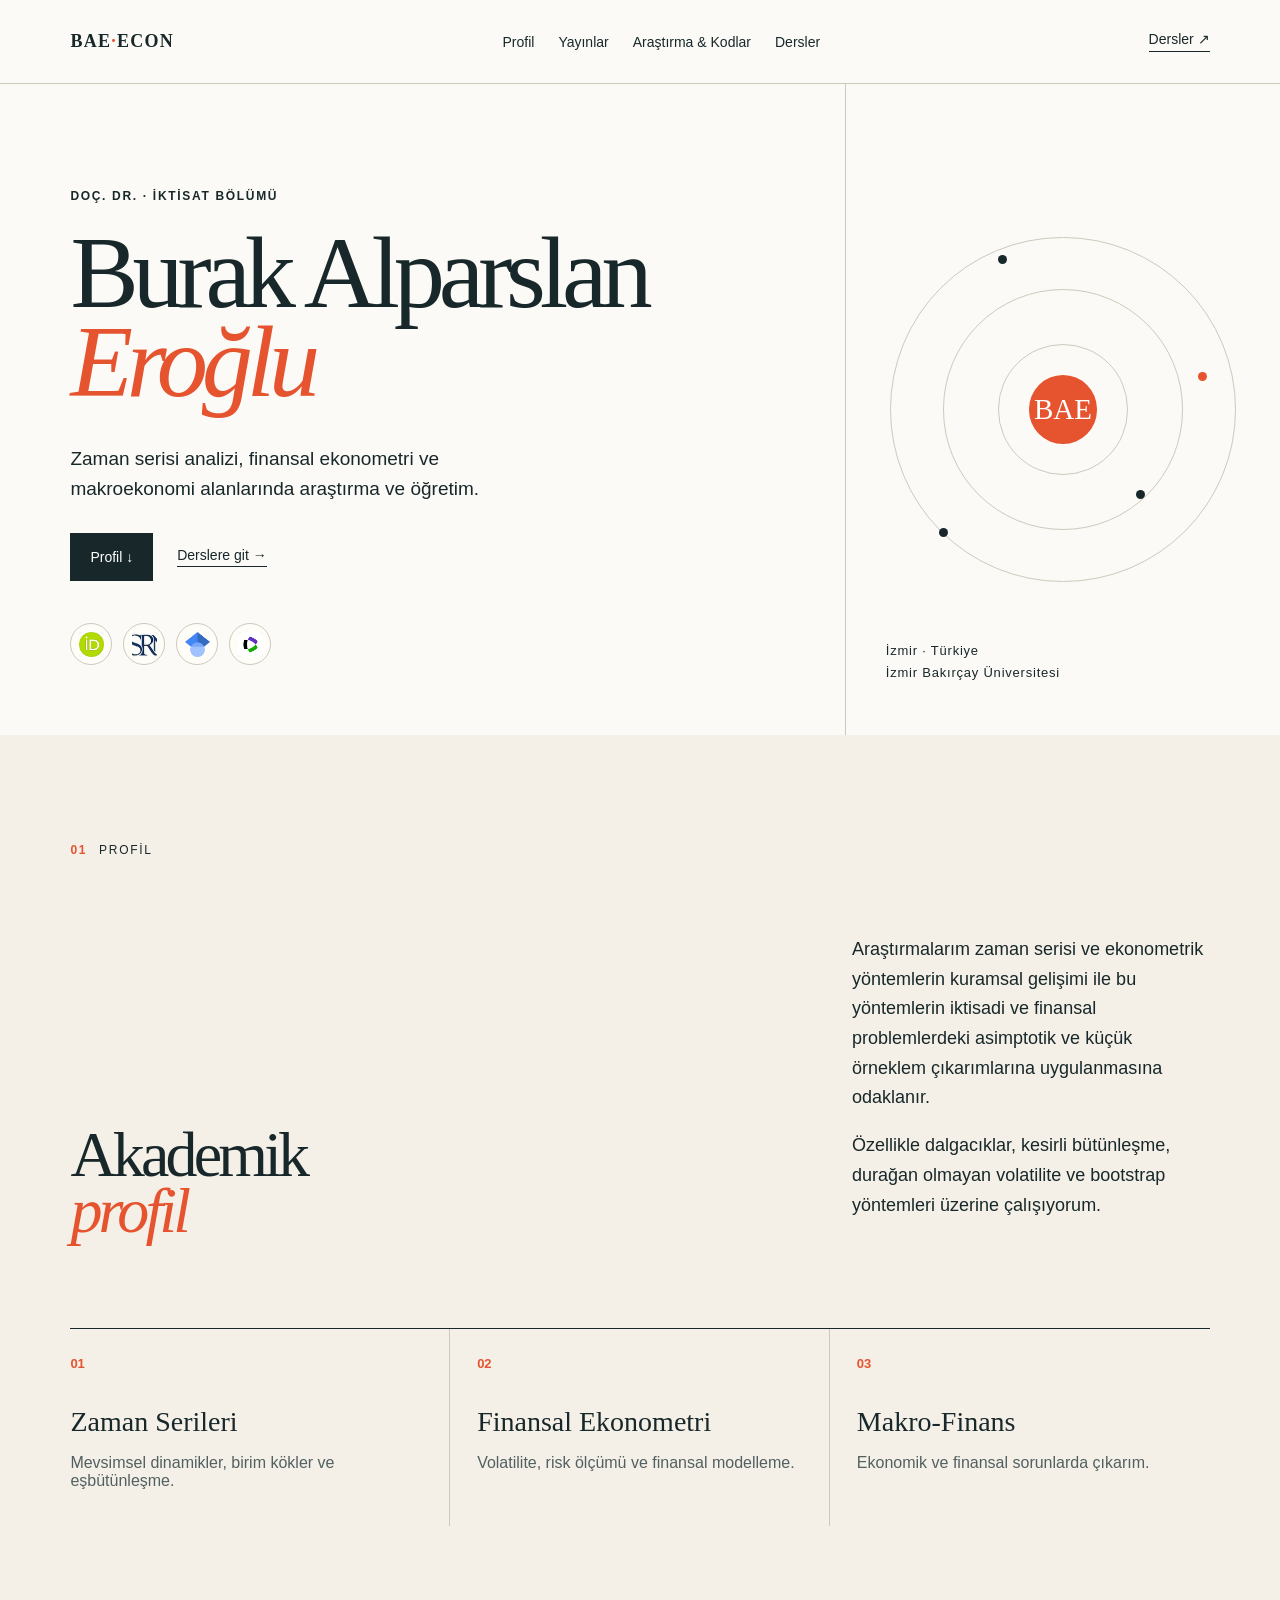
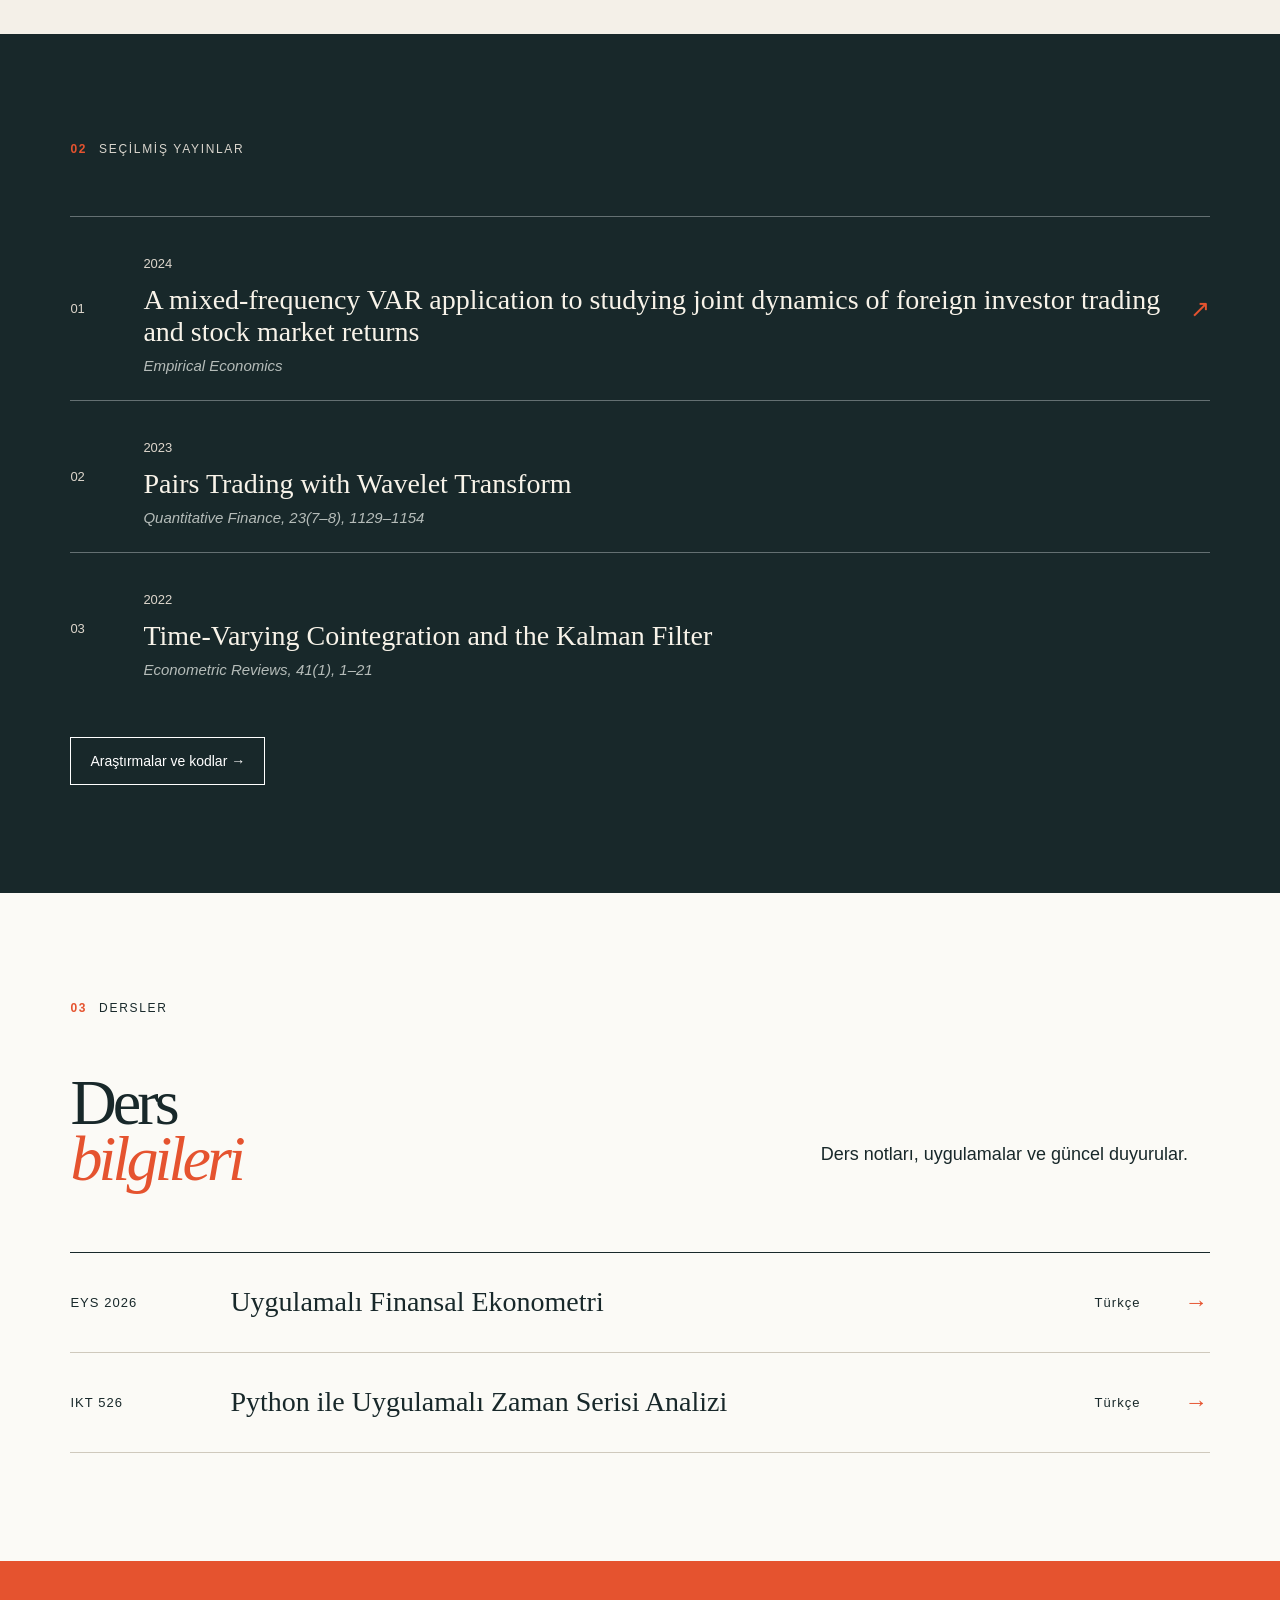
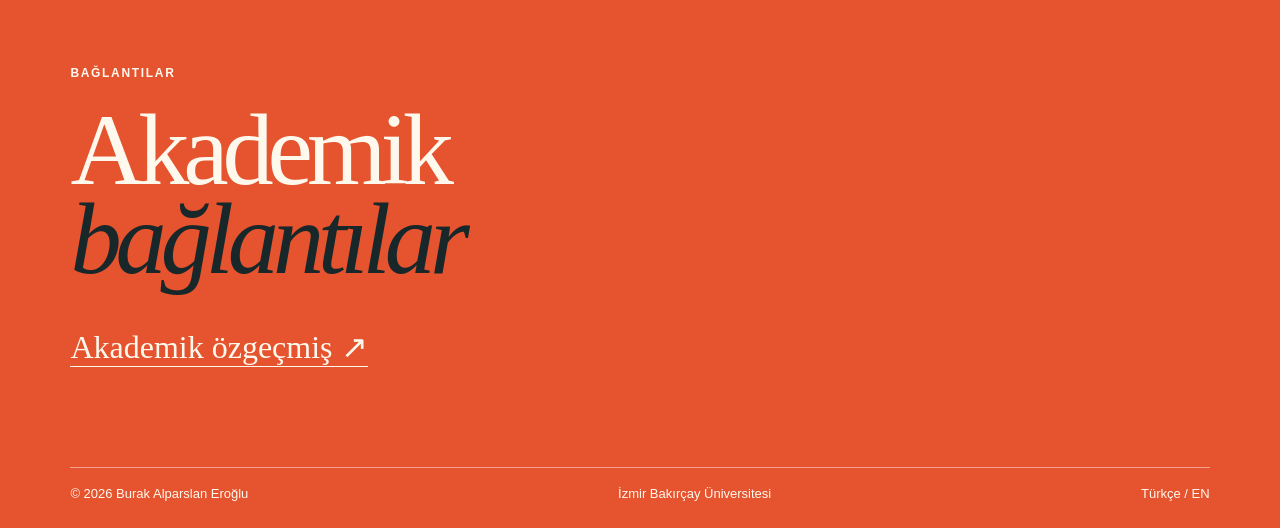
==== index.html @ c6852d7b "Match GitHub Pages design to main site" ====
<!doctype html><html lang="tr"><head><meta charset="utf-8"><meta name="viewport" content="width=device-width,initial-scale=1"><title>Burak Alparslan Eroğlu | Akademik Profil</title><style>
:root{--ink:#18282a;--cream:#f4f0e8;--paper:#fbfaf6;--orange:#e5532f;--line:#cfc9bd}*{box-sizing:border-box}html{scroll-behavior:smooth}body{margin:0;color:var(--ink);background:var(--cream);font-family:Arial,sans-serif}a{color:inherit;text-decoration:none}.nav{height:84px;padding:0 5.5vw;display:flex;align-items:center;justify-content:space-between;border-bottom:1px solid var(--line);background:var(--paper)}.brand{font:bold 18px Georgia,serif;letter-spacing:.07em}.brand span,em{color:var(--orange)}.navlinks{display:flex;gap:24px;font-size:14px}.navcta{font-size:14px;border-bottom:1px solid var(--ink);padding-bottom:4px}.hero{min-height:640px;display:grid;grid-template-columns:1.32fr .68fr;background:var(--paper)}.copy{padding:105px 5.5vw 70px}.tag{letter-spacing:.14em;font-size:12px;font-weight:bold;margin:0 0 25px}.hero h1,.section h2,.contact h2{font:400 clamp(62px,8vw,116px)/.87 Georgia,serif;letter-spacing:-.06em;margin:0}.intro{font-size:19px;line-height:1.55;max-width:450px;margin:38px 0 30px}.actions{display:flex;gap:24px;align-items:center}.button{display:inline-flex;gap:20px;padding:15px 19px;border:1px solid var(--ink);font-size:14px}.dark{background:var(--ink);color:#fff}.textlink{font-size:14px;border-bottom:1px solid currentColor;padding-bottom:3px}.profiles{display:flex;gap:11px;margin-top:42px}.profiles a{width:42px;height:42px;border:1px solid var(--line);border-radius:50%;display:grid;place-items:center;background:#fffdf8}.profiles img{max-width:25px;max-height:25px}.hero-side{border-left:1px solid var(--line);display:grid;place-items:center;position:relative;overflow:hidden}.orbit{width:min(27vw,350px);aspect-ratio:1;border:1px solid var(--line);border-radius:50%;position:relative}.orbit:before,.orbit:after{content:"";position:absolute;border:1px solid var(--line);border-radius:50%;inset:15%}.orbit:after{inset:31%}.core{position:absolute;inset:40%;display:grid;place-items:center;border-radius:50%;background:var(--orange);color:#fff;font:29px Georgia,serif}.dot{position:absolute;width:9px;height:9px;border-radius:50%;background:var(--ink)}.d1{top:5%;left:31%}.d2{right:8%;top:39%;background:var(--orange)}.d3{bottom:13%;left:14%}.d4{bottom:24%;right:26%}.side-note{position:absolute;left:40px;bottom:38px;font-size:13px;letter-spacing:.06em;line-height:1.7}.section{padding:108px 5.5vw}.label{display:flex;gap:12px;margin-bottom:60px;font-size:12px;letter-spacing:.14em}.label b{color:var(--orange)}.profile{display:grid;grid-template-columns:1.2fr .62fr;gap:7vw;align-items:end}.section h2{font-size:clamp(43px,5vw,74px)}.profiletext{font-size:18px;line-height:1.65}.focus{margin-top:90px;display:grid;grid-template-columns:repeat(3,1fr);border-top:1px solid var(--ink)}.focus article{padding:25px 26px 20px 0;min-height:185px;border-right:1px solid var(--line)}.focus article+article{padding-left:27px}.focus article:last-child{border:0}.focus b{color:var(--orange);font-size:13px}.focus h3{font:28px Georgia,serif;margin:34px 0 10px}.focus p{font-size:16px;color:#526061}.research{background:var(--ink);color:#f8f3e9}.research .label{color:#d9d5cd}.pub{display:grid;grid-template-columns:65px 1fr 30px;gap:8px;align-items:center;border-top:1px solid #647072;padding:26px 0}.pub:last-child{border-bottom:1px solid #647072}.pubnum,.year{font-size:13px;color:#ddd6cc}.pub h3{font:28px Georgia,serif;font-weight:400;margin:5px 0 9px}.journal{margin:0;color:#b5bcb9;font-size:15px;font-style:italic}.pub .go{font-size:24px;color:var(--orange);text-align:right}.outline{color:#fff;border-color:#fff;margin-top:33px}.teaching{background:var(--paper)}.teachintro{display:grid;grid-template-columns:1fr .6fr;gap:8vw;align-items:end;margin-bottom:65px}.teachintro p{font-size:18px;line-height:1.6}.courses{border-top:1px solid var(--ink)}.course{display:grid;grid-template-columns:150px 1fr 80px 25px;gap:10px;align-items:center;border-bottom:1px solid var(--line);min-height:100px}.course:hover{padding-left:14px;background:#f2eee5}.code,.level{font-size:13px;letter-spacing:.08em}.course h3{font:28px Georgia,serif;font-weight:400;margin:0}.arrow{color:var(--orange);font-size:23px}.contact{background:var(--orange);color:#fff9ed;padding:105px 5.5vw 27px}.contact em{color:var(--ink)}.email{display:inline-block;margin-top:45px;font:clamp(21px,2.5vw,36px) Georgia,serif;border-bottom:1px solid currentColor}.footer{display:flex;justify-content:space-between;gap:20px;border-top:1px solid rgba(255,255,255,.45);margin-top:100px;padding-top:18px;font-size:13px}@media(max-width:720px){.nav{height:65px;padding:0 22px}.navlinks{display:none}.hero{grid-template-columns:1fr}.copy{padding:75px 22px 60px}.hero-side{min-height:310px;border-left:0;border-top:1px solid var(--line)}.orbit{width:220px}.side-note{left:22px;bottom:22px}.section,.contact{padding:75px 22px}.profile,.teachintro{grid-template-columns:1fr;gap:28px}.focus{grid-template-columns:1fr;margin-top:55px}.focus article,.focus article+article{padding:22px 0;border-right:0;border-bottom:1px solid var(--line)}.pub{grid-template-columns:36px 1fr 22px}.pub h3,.course h3{font-size:22px}.course{grid-template-columns:80px 1fr 20px}.level{display:none}.footer{flex-wrap:wrap;justify-content:flex-start;margin-top:70px}}
</style></head><body><nav class="nav"><a class="brand" href="./">BAE<span>·</span>ECON</a><div class="navlinks"><a href="#profil">Profil</a><a href="#yayinlar">Yayınlar</a><a href="arastirma/">Araştırma & Kodlar</a><a href="#dersler">Dersler</a></div><a class="navcta" href="#dersler">Dersler ↗</a></nav><main><section class="hero"><div class="copy"><p class="tag">DOÇ. DR. · İKTİSAT BÖLÜMÜ</p><h1>Burak Alparslan<br><em>Eroğlu</em></h1><p class="intro">Zaman serisi analizi, finansal ekonometri ve makroekonomi alanlarında araştırma ve öğretim.</p><div class="actions"><a class="button dark" href="#profil">Profil ↓</a><a class="textlink" href="#dersler">Derslere git →</a></div><div class="profiles"><a href="https://orcid.org/0000-0001-6814-747X"><img src="public/profiles/orcid.png" alt="ORCID"></a><a href="https://papers.ssrn.com/sol3/cf_dev/AbsByAuth.cfm?per_id=5695360"><img src="public/profiles/ssrn.png" alt="SSRN"></a><a href="https://scholar.google.com.tr/citations?user=8nbjNesAAAAJ&hl=tr"><img src="public/profiles/google-scholar.png" alt="Google Scholar"></a><a href="https://www.webofscience.com/wos/author/record/HSH-2428-2023"><img src="public/profiles/web-of-science.png" alt="Web of Science"></a></div></div><div class="hero-side"><div class="orbit"><div class="core">BAE</div><i class="dot d1"></i><i class="dot d2"></i><i class="dot d3"></i><i class="dot d4"></i></div><p class="side-note">İzmir · Türkiye<br>İzmir Bakırçay Üniversitesi</p></div></section><section class="section" id="profil"><div class="label"><b>01</b><span>PROFİL</span></div><div class="profile"><h2>Akademik<br><em>profil</em></h2><div class="profiletext"><p>Araştırmalarım zaman serisi ve ekonometrik yöntemlerin kuramsal gelişimi ile bu yöntemlerin iktisadi ve finansal problemlerdeki asimptotik ve küçük örneklem çıkarımlarına uygulanmasına odaklanır.</p><p>Özellikle dalgacıklar, kesirli bütünleşme, durağan olmayan volatilite ve bootstrap yöntemleri üzerine çalışıyorum.</p></div></div><div class="focus"><article><b>01</b><h3>Zaman Serileri</h3><p>Mevsimsel dinamikler, birim kökler ve eşbütünleşme.</p></article><article><b>02</b><h3>Finansal Ekonometri</h3><p>Volatilite, risk ölçümü ve finansal modelleme.</p></article><article><b>03</b><h3>Makro-Finans</h3><p>Ekonomik ve finansal sorunlarda çıkarım.</p></article></div></section><section class="section research" id="yayinlar"><div class="label"><b>02</b><span>SEÇİLMİŞ YAYINLAR</span></div><div class="pub"><span class="pubnum">01</span><div><p class="year">2024</p><h3>A mixed-frequency VAR application to studying joint dynamics of foreign investor trading and stock market returns</h3><p class="journal">Empirical Economics</p></div><a class="go" href="https://doi.org/10.1007/s00181-023-02541-4">↗</a></div><div class="pub"><span class="pubnum">02</span><div><p class="year">2023</p><h3>Pairs Trading with Wavelet Transform</h3><p class="journal">Quantitative Finance, 23(7–8), 1129–1154</p></div><span></span></div><div class="pub"><span class="pubnum">03</span><div><p class="year">2022</p><h3>Time-Varying Cointegration and the Kalman Filter</h3><p class="journal">Econometric Reviews, 41(1), 1–21</p></div><span></span></div><a class="button outline" href="arastirma/">Araştırmalar ve kodlar →</a></section><section class="section teaching" id="dersler"><div class="label"><b>03</b><span>DERSLER</span></div><div class="teachintro"><h2>Ders<br><em>bilgileri</em></h2><p>Ders notları, uygulamalar ve güncel duyurular.</p></div><div class="courses"><a class="course" href="dersler/eys-2026/"><span class="code">EYS 2026</span><h3>Uygulamalı Finansal Ekonometri</h3><span class="level">Türkçe</span><span class="arrow">→</span></a><div class="course"><span class="code">IKT 526</span><h3>Python ile Uygulamalı Zaman Serisi Analizi</h3><span class="level">Türkçe</span><span class="arrow">→</span></div></div></section></main><section class="contact"><p class="tag">BAĞLANTILAR</p><h2>Akademik<br><em>bağlantılar</em></h2><a class="email" href="https://drive.google.com/file/d/15W_dLVAqUWNmGhJL6QCFGJsQH_DzhuDk/view?usp=share_link">Akademik özgeçmiş ↗</a><div class="footer"><span>© 2026 Burak Alparslan Eroğlu</span><span>İzmir Bakırçay Üniversitesi</span><span>Türkçe / EN</span></div></section></body></html>
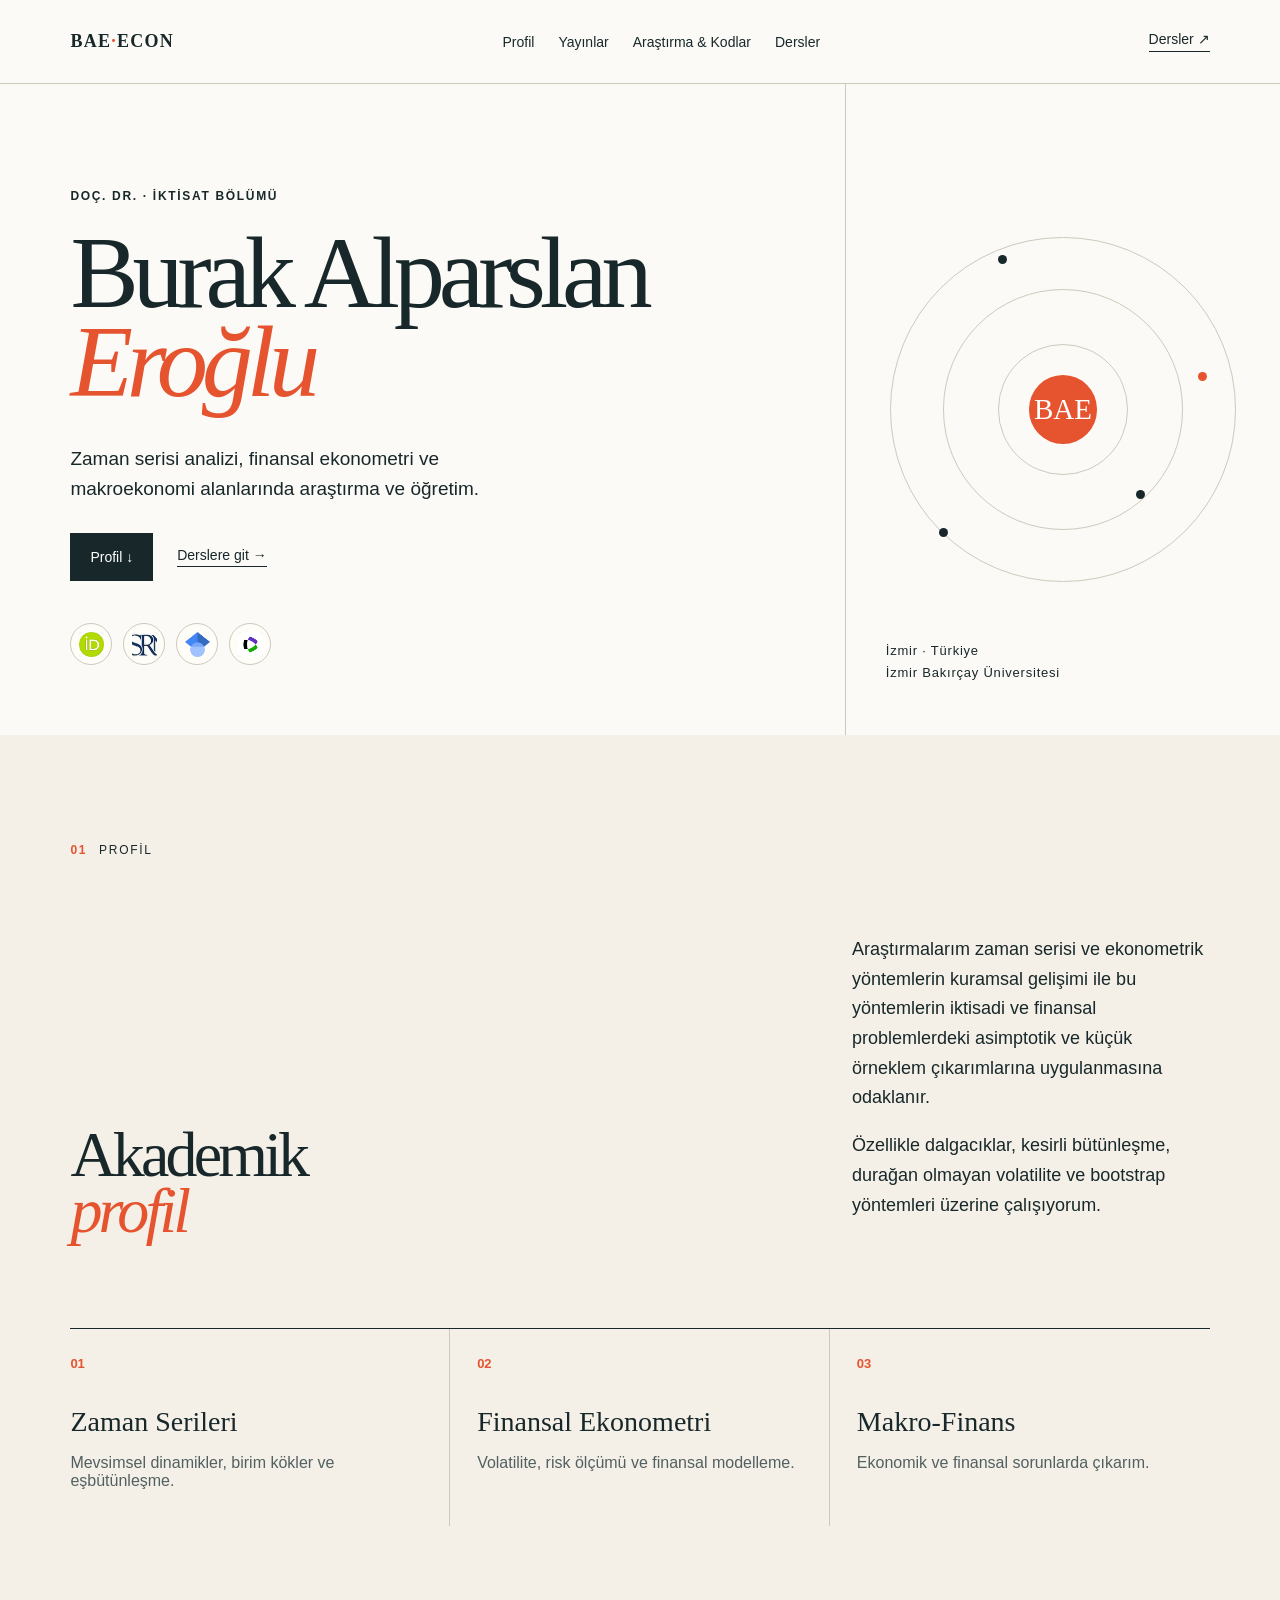
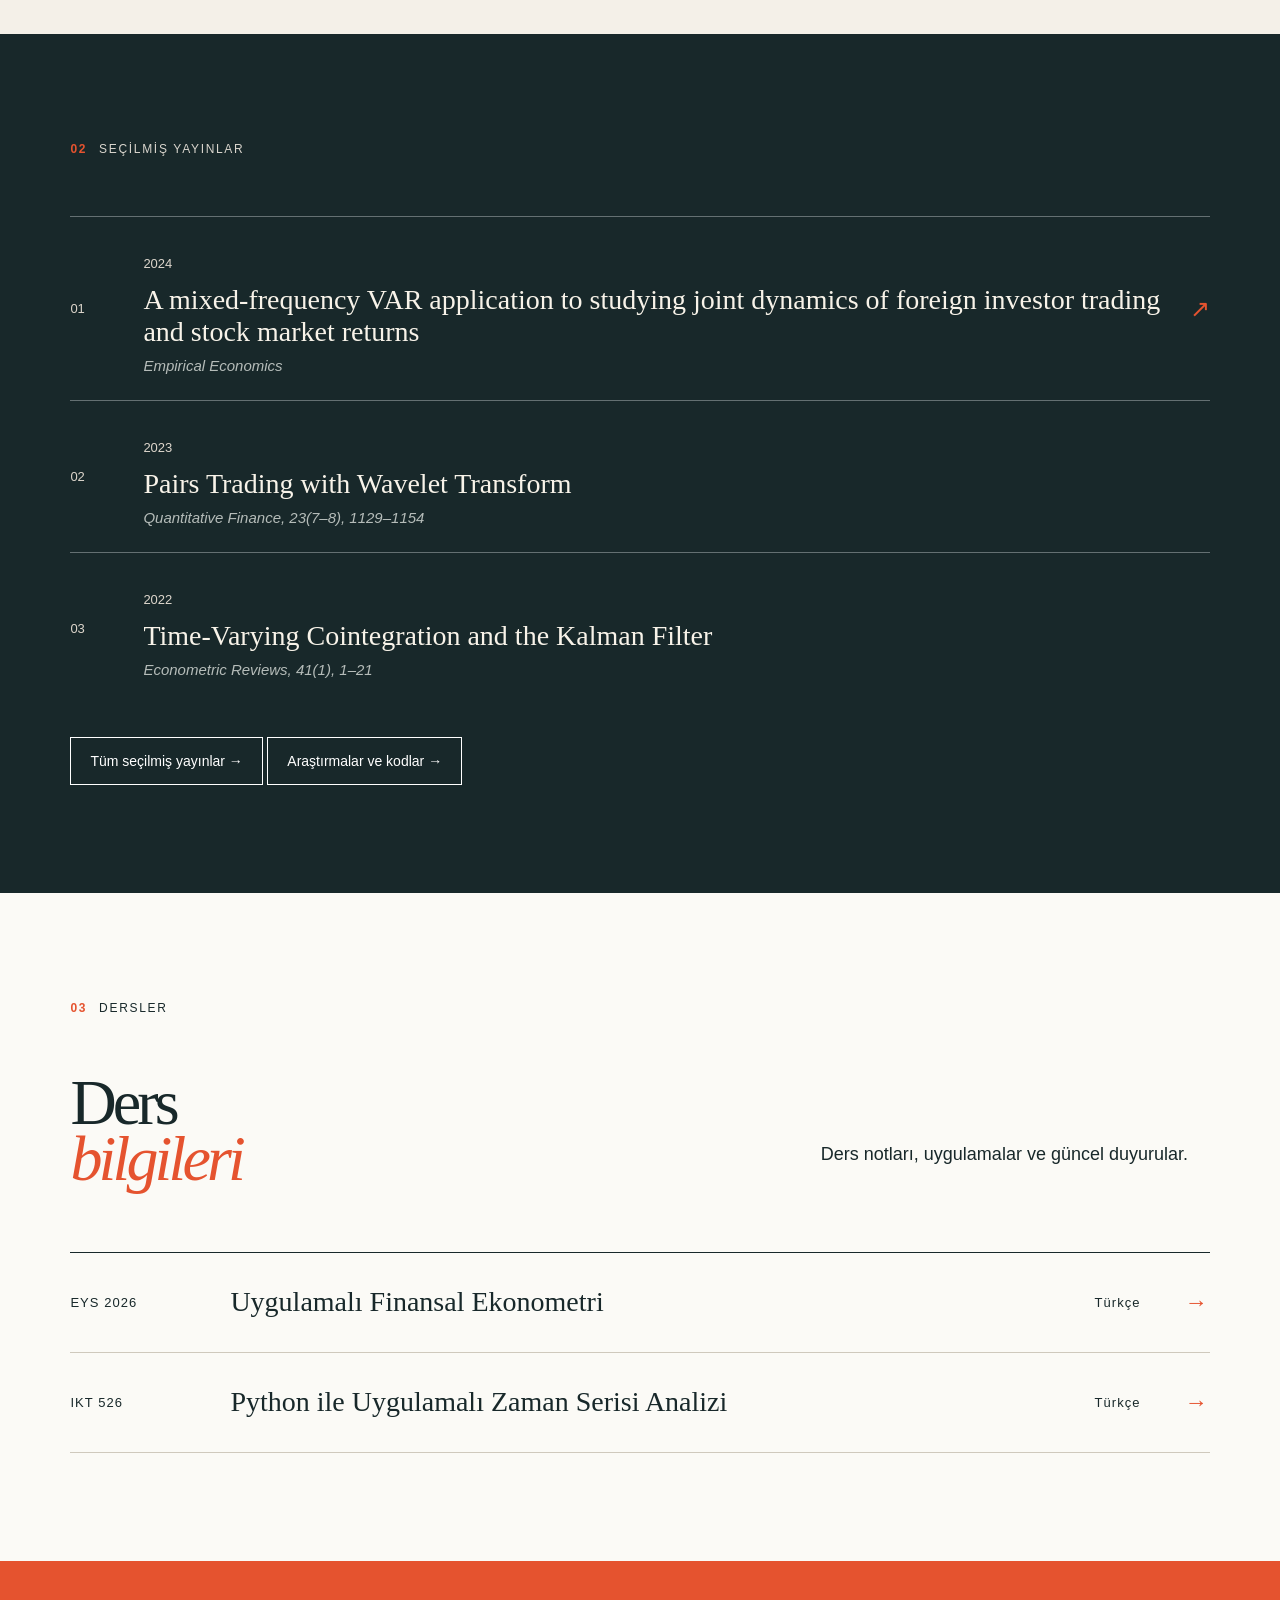
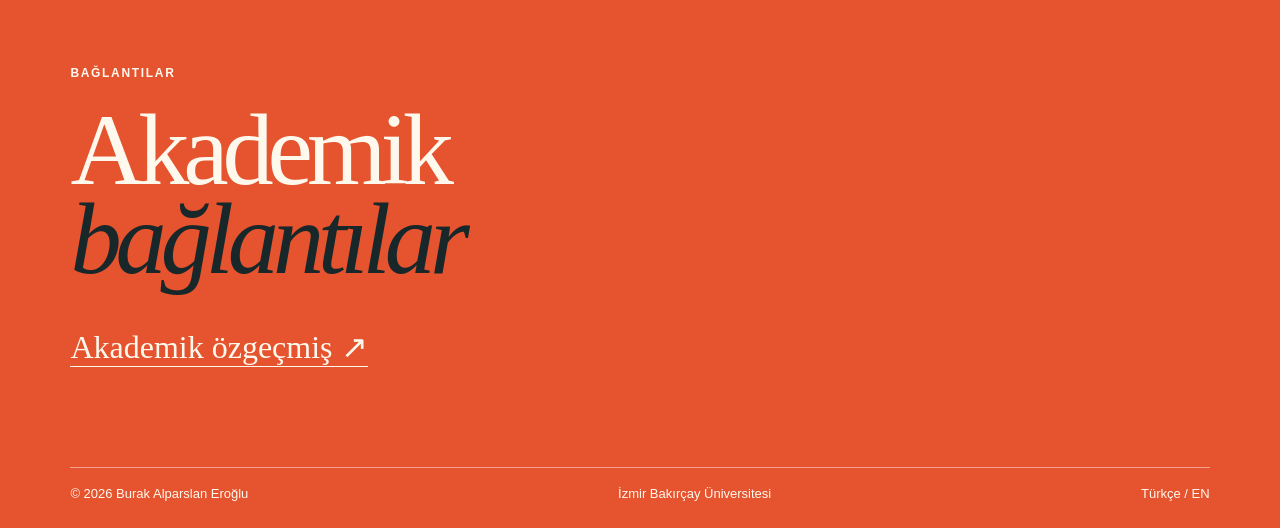
==== commit 5fbd783f: "Link full publications from homepage" ====
--- a/index.html
+++ b/index.html
@@ -1,3 +1,594 @@
-<!doctype html><html lang="tr"><head><meta charset="utf-8"><meta name="viewport" content="width=device-width,initial-scale=1"><title>Burak Alparslan Eroğlu | Akademik Profil</title><style>
-:root{--ink:#18282a;--cream:#f4f0e8;--paper:#fbfaf6;--orange:#e5532f;--line:#cfc9bd}*{box-sizing:border-box}html{scroll-behavior:smooth}body{margin:0;color:var(--ink);background:var(--cream);font-family:Arial,sans-serif}a{color:inherit;text-decoration:none}.nav{height:84px;padding:0 5.5vw;display:flex;align-items:center;justify-content:space-between;border-bottom:1px solid var(--line);background:var(--paper)}.brand{font:bold 18px Georgia,serif;letter-spacing:.07em}.brand span,em{color:var(--orange)}.navlinks{display:flex;gap:24px;font-size:14px}.navcta{font-size:14px;border-bottom:1px solid var(--ink);padding-bottom:4px}.hero{min-height:640px;display:grid;grid-template-columns:1.32fr .68fr;background:var(--paper)}.copy{padding:105px 5.5vw 70px}.tag{letter-spacing:.14em;font-size:12px;font-weight:bold;margin:0 0 25px}.hero h1,.section h2,.contact h2{font:400 clamp(62px,8vw,116px)/.87 Georgia,serif;letter-spacing:-.06em;margin:0}.intro{font-size:19px;line-height:1.55;max-width:450px;margin:38px 0 30px}.actions{display:flex;gap:24px;align-items:center}.button{display:inline-flex;gap:20px;padding:15px 19px;border:1px solid var(--ink);font-size:14px}.dark{background:var(--ink);color:#fff}.textlink{font-size:14px;border-bottom:1px solid currentColor;padding-bottom:3px}.profiles{display:flex;gap:11px;margin-top:42px}.profiles a{width:42px;height:42px;border:1px solid var(--line);border-radius:50%;display:grid;place-items:center;background:#fffdf8}.profiles img{max-width:25px;max-height:25px}.hero-side{border-left:1px solid var(--line);display:grid;place-items:center;position:relative;overflow:hidden}.orbit{width:min(27vw,350px);aspect-ratio:1;border:1px solid var(--line);border-radius:50%;position:relative}.orbit:before,.orbit:after{content:"";position:absolute;border:1px solid var(--line);border-radius:50%;inset:15%}.orbit:after{inset:31%}.core{position:absolute;inset:40%;display:grid;place-items:center;border-radius:50%;background:var(--orange);color:#fff;font:29px Georgia,serif}.dot{position:absolute;width:9px;height:9px;border-radius:50%;background:var(--ink)}.d1{top:5%;left:31%}.d2{right:8%;top:39%;background:var(--orange)}.d3{bottom:13%;left:14%}.d4{bottom:24%;right:26%}.side-note{position:absolute;left:40px;bottom:38px;font-size:13px;letter-spacing:.06em;line-height:1.7}.section{padding:108px 5.5vw}.label{display:flex;gap:12px;margin-bottom:60px;font-size:12px;letter-spacing:.14em}.label b{color:var(--orange)}.profile{display:grid;grid-template-columns:1.2fr .62fr;gap:7vw;align-items:end}.section h2{font-size:clamp(43px,5vw,74px)}.profiletext{font-size:18px;line-height:1.65}.focus{margin-top:90px;display:grid;grid-template-columns:repeat(3,1fr);border-top:1px solid var(--ink)}.focus article{padding:25px 26px 20px 0;min-height:185px;border-right:1px solid var(--line)}.focus article+article{padding-left:27px}.focus article:last-child{border:0}.focus b{color:var(--orange);font-size:13px}.focus h3{font:28px Georgia,serif;margin:34px 0 10px}.focus p{font-size:16px;color:#526061}.research{background:var(--ink);color:#f8f3e9}.research .label{color:#d9d5cd}.pub{display:grid;grid-template-columns:65px 1fr 30px;gap:8px;align-items:center;border-top:1px solid #647072;padding:26px 0}.pub:last-child{border-bottom:1px solid #647072}.pubnum,.year{font-size:13px;color:#ddd6cc}.pub h3{font:28px Georgia,serif;font-weight:400;margin:5px 0 9px}.journal{margin:0;color:#b5bcb9;font-size:15px;font-style:italic}.pub .go{font-size:24px;color:var(--orange);text-align:right}.outline{color:#fff;border-color:#fff;margin-top:33px}.teaching{background:var(--paper)}.teachintro{display:grid;grid-template-columns:1fr .6fr;gap:8vw;align-items:end;margin-bottom:65px}.teachintro p{font-size:18px;line-height:1.6}.courses{border-top:1px solid var(--ink)}.course{display:grid;grid-template-columns:150px 1fr 80px 25px;gap:10px;align-items:center;border-bottom:1px solid var(--line);min-height:100px}.course:hover{padding-left:14px;background:#f2eee5}.code,.level{font-size:13px;letter-spacing:.08em}.course h3{font:28px Georgia,serif;font-weight:400;margin:0}.arrow{color:var(--orange);font-size:23px}.contact{background:var(--orange);color:#fff9ed;padding:105px 5.5vw 27px}.contact em{color:var(--ink)}.email{display:inline-block;margin-top:45px;font:clamp(21px,2.5vw,36px) Georgia,serif;border-bottom:1px solid currentColor}.footer{display:flex;justify-content:space-between;gap:20px;border-top:1px solid rgba(255,255,255,.45);margin-top:100px;padding-top:18px;font-size:13px}@media(max-width:720px){.nav{height:65px;padding:0 22px}.navlinks{display:none}.hero{grid-template-columns:1fr}.copy{padding:75px 22px 60px}.hero-side{min-height:310px;border-left:0;border-top:1px solid var(--line)}.orbit{width:220px}.side-note{left:22px;bottom:22px}.section,.contact{padding:75px 22px}.profile,.teachintro{grid-template-columns:1fr;gap:28px}.focus{grid-template-columns:1fr;margin-top:55px}.focus article,.focus article+article{padding:22px 0;border-right:0;border-bottom:1px solid var(--line)}.pub{grid-template-columns:36px 1fr 22px}.pub h3,.course h3{font-size:22px}.course{grid-template-columns:80px 1fr 20px}.level{display:none}.footer{flex-wrap:wrap;justify-content:flex-start;margin-top:70px}}
-</style></head><body><nav class="nav"><a class="brand" href="./">BAE<span>·</span>ECON</a><div class="navlinks"><a href="#profil">Profil</a><a href="#yayinlar">Yayınlar</a><a href="arastirma/">Araştırma & Kodlar</a><a href="#dersler">Dersler</a></div><a class="navcta" href="#dersler">Dersler ↗</a></nav><main><section class="hero"><div class="copy"><p class="tag">DOÇ. DR. · İKTİSAT BÖLÜMÜ</p><h1>Burak Alparslan<br><em>Eroğlu</em></h1><p class="intro">Zaman serisi analizi, finansal ekonometri ve makroekonomi alanlarında araştırma ve öğretim.</p><div class="actions"><a class="button dark" href="#profil">Profil ↓</a><a class="textlink" href="#dersler">Derslere git →</a></div><div class="profiles"><a href="https://orcid.org/0000-0001-6814-747X"><img src="public/profiles/orcid.png" alt="ORCID"></a><a href="https://papers.ssrn.com/sol3/cf_dev/AbsByAuth.cfm?per_id=5695360"><img src="public/profiles/ssrn.png" alt="SSRN"></a><a href="https://scholar.google.com.tr/citations?user=8nbjNesAAAAJ&hl=tr"><img src="public/profiles/google-scholar.png" alt="Google Scholar"></a><a href="https://www.webofscience.com/wos/author/record/HSH-2428-2023"><img src="public/profiles/web-of-science.png" alt="Web of Science"></a></div></div><div class="hero-side"><div class="orbit"><div class="core">BAE</div><i class="dot d1"></i><i class="dot d2"></i><i class="dot d3"></i><i class="dot d4"></i></div><p class="side-note">İzmir · Türkiye<br>İzmir Bakırçay Üniversitesi</p></div></section><section class="section" id="profil"><div class="label"><b>01</b><span>PROFİL</span></div><div class="profile"><h2>Akademik<br><em>profil</em></h2><div class="profiletext"><p>Araştırmalarım zaman serisi ve ekonometrik yöntemlerin kuramsal gelişimi ile bu yöntemlerin iktisadi ve finansal problemlerdeki asimptotik ve küçük örneklem çıkarımlarına uygulanmasına odaklanır.</p><p>Özellikle dalgacıklar, kesirli bütünleşme, durağan olmayan volatilite ve bootstrap yöntemleri üzerine çalışıyorum.</p></div></div><div class="focus"><article><b>01</b><h3>Zaman Serileri</h3><p>Mevsimsel dinamikler, birim kökler ve eşbütünleşme.</p></article><article><b>02</b><h3>Finansal Ekonometri</h3><p>Volatilite, risk ölçümü ve finansal modelleme.</p></article><article><b>03</b><h3>Makro-Finans</h3><p>Ekonomik ve finansal sorunlarda çıkarım.</p></article></div></section><section class="section research" id="yayinlar"><div class="label"><b>02</b><span>SEÇİLMİŞ YAYINLAR</span></div><div class="pub"><span class="pubnum">01</span><div><p class="year">2024</p><h3>A mixed-frequency VAR application to studying joint dynamics of foreign investor trading and stock market returns</h3><p class="journal">Empirical Economics</p></div><a class="go" href="https://doi.org/10.1007/s00181-023-02541-4">↗</a></div><div class="pub"><span class="pubnum">02</span><div><p class="year">2023</p><h3>Pairs Trading with Wavelet Transform</h3><p class="journal">Quantitative Finance, 23(7–8), 1129–1154</p></div><span></span></div><div class="pub"><span class="pubnum">03</span><div><p class="year">2022</p><h3>Time-Varying Cointegration and the Kalman Filter</h3><p class="journal">Econometric Reviews, 41(1), 1–21</p></div><span></span></div><a class="button outline" href="arastirma/">Araştırmalar ve kodlar →</a></section><section class="section teaching" id="dersler"><div class="label"><b>03</b><span>DERSLER</span></div><div class="teachintro"><h2>Ders<br><em>bilgileri</em></h2><p>Ders notları, uygulamalar ve güncel duyurular.</p></div><div class="courses"><a class="course" href="dersler/eys-2026/"><span class="code">EYS 2026</span><h3>Uygulamalı Finansal Ekonometri</h3><span class="level">Türkçe</span><span class="arrow">→</span></a><div class="course"><span class="code">IKT 526</span><h3>Python ile Uygulamalı Zaman Serisi Analizi</h3><span class="level">Türkçe</span><span class="arrow">→</span></div></div></section></main><section class="contact"><p class="tag">BAĞLANTILAR</p><h2>Akademik<br><em>bağlantılar</em></h2><a class="email" href="https://drive.google.com/file/d/15W_dLVAqUWNmGhJL6QCFGJsQH_DzhuDk/view?usp=share_link">Akademik özgeçmiş ↗</a><div class="footer"><span>© 2026 Burak Alparslan Eroğlu</span><span>İzmir Bakırçay Üniversitesi</span><span>Türkçe / EN</span></div></section></body></html>
+<!doctype html>
+<html lang="tr">
+  <head>
+    <meta charset="utf-8" />
+    <meta name="viewport" content="width=device-width,initial-scale=1" />
+    <title>Burak Alparslan Eroğlu | Akademik Profil</title>
+    <style>
+      :root {
+        --ink: #18282a;
+        --cream: #f4f0e8;
+        --paper: #fbfaf6;
+        --orange: #e5532f;
+        --line: #cfc9bd;
+      }
+      * {
+        box-sizing: border-box;
+      }
+      html {
+        scroll-behavior: smooth;
+      }
+      body {
+        margin: 0;
+        color: var(--ink);
+        background: var(--cream);
+        font-family: Arial, sans-serif;
+      }
+      a {
+        color: inherit;
+        text-decoration: none;
+      }
+      .nav {
+        height: 84px;
+        padding: 0 5.5vw;
+        display: flex;
+        align-items: center;
+        justify-content: space-between;
+        border-bottom: 1px solid var(--line);
+        background: var(--paper);
+      }
+      .brand {
+        font:
+          bold 18px Georgia,
+          serif;
+        letter-spacing: 0.07em;
+      }
+      .brand span,
+      em {
+        color: var(--orange);
+      }
+      .navlinks {
+        display: flex;
+        gap: 24px;
+        font-size: 14px;
+      }
+      .navcta {
+        font-size: 14px;
+        border-bottom: 1px solid var(--ink);
+        padding-bottom: 4px;
+      }
+      .hero {
+        min-height: 640px;
+        display: grid;
+        grid-template-columns: 1.32fr 0.68fr;
+        background: var(--paper);
+      }
+      .copy {
+        padding: 105px 5.5vw 70px;
+      }
+      .tag {
+        letter-spacing: 0.14em;
+        font-size: 12px;
+        font-weight: bold;
+        margin: 0 0 25px;
+      }
+      .hero h1,
+      .section h2,
+      .contact h2 {
+        font:
+          400 clamp(62px, 8vw, 116px) / 0.87 Georgia,
+          serif;
+        letter-spacing: -0.06em;
+        margin: 0;
+      }
+      .intro {
+        font-size: 19px;
+        line-height: 1.55;
+        max-width: 450px;
+        margin: 38px 0 30px;
+      }
+      .actions {
+        display: flex;
+        gap: 24px;
+        align-items: center;
+      }
+      .button {
+        display: inline-flex;
+        gap: 20px;
+        padding: 15px 19px;
+        border: 1px solid var(--ink);
+        font-size: 14px;
+      }
+      .dark {
+        background: var(--ink);
+        color: #fff;
+      }
+      .textlink {
+        font-size: 14px;
+        border-bottom: 1px solid currentColor;
+        padding-bottom: 3px;
+      }
+      .profiles {
+        display: flex;
+        gap: 11px;
+        margin-top: 42px;
+      }
+      .profiles a {
+        width: 42px;
+        height: 42px;
+        border: 1px solid var(--line);
+        border-radius: 50%;
+        display: grid;
+        place-items: center;
+        background: #fffdf8;
+      }
+      .profiles img {
+        max-width: 25px;
+        max-height: 25px;
+      }
+      .hero-side {
+        border-left: 1px solid var(--line);
+        display: grid;
+        place-items: center;
+        position: relative;
+        overflow: hidden;
+      }
+      .orbit {
+        width: min(27vw, 350px);
+        aspect-ratio: 1;
+        border: 1px solid var(--line);
+        border-radius: 50%;
+        position: relative;
+      }
+      .orbit:before,
+      .orbit:after {
+        content: "";
+        position: absolute;
+        border: 1px solid var(--line);
+        border-radius: 50%;
+        inset: 15%;
+      }
+      .orbit:after {
+        inset: 31%;
+      }
+      .core {
+        position: absolute;
+        inset: 40%;
+        display: grid;
+        place-items: center;
+        border-radius: 50%;
+        background: var(--orange);
+        color: #fff;
+        font:
+          29px Georgia,
+          serif;
+      }
+      .dot {
+        position: absolute;
+        width: 9px;
+        height: 9px;
+        border-radius: 50%;
+        background: var(--ink);
+      }
+      .d1 {
+        top: 5%;
+        left: 31%;
+      }
+      .d2 {
+        right: 8%;
+        top: 39%;
+        background: var(--orange);
+      }
+      .d3 {
+        bottom: 13%;
+        left: 14%;
+      }
+      .d4 {
+        bottom: 24%;
+        right: 26%;
+      }
+      .side-note {
+        position: absolute;
+        left: 40px;
+        bottom: 38px;
+        font-size: 13px;
+        letter-spacing: 0.06em;
+        line-height: 1.7;
+      }
+      .section {
+        padding: 108px 5.5vw;
+      }
+      .label {
+        display: flex;
+        gap: 12px;
+        margin-bottom: 60px;
+        font-size: 12px;
+        letter-spacing: 0.14em;
+      }
+      .label b {
+        color: var(--orange);
+      }
+      .profile {
+        display: grid;
+        grid-template-columns: 1.2fr 0.62fr;
+        gap: 7vw;
+        align-items: end;
+      }
+      .section h2 {
+        font-size: clamp(43px, 5vw, 74px);
+      }
+      .profiletext {
+        font-size: 18px;
+        line-height: 1.65;
+      }
+      .focus {
+        margin-top: 90px;
+        display: grid;
+        grid-template-columns: repeat(3, 1fr);
+        border-top: 1px solid var(--ink);
+      }
+      .focus article {
+        padding: 25px 26px 20px 0;
+        min-height: 185px;
+        border-right: 1px solid var(--line);
+      }
+      .focus article + article {
+        padding-left: 27px;
+      }
+      .focus article:last-child {
+        border: 0;
+      }
+      .focus b {
+        color: var(--orange);
+        font-size: 13px;
+      }
+      .focus h3 {
+        font:
+          28px Georgia,
+          serif;
+        margin: 34px 0 10px;
+      }
+      .focus p {
+        font-size: 16px;
+        color: #526061;
+      }
+      .research {
+        background: var(--ink);
+        color: #f8f3e9;
+      }
+      .research .label {
+        color: #d9d5cd;
+      }
+      .pub {
+        display: grid;
+        grid-template-columns: 65px 1fr 30px;
+        gap: 8px;
+        align-items: center;
+        border-top: 1px solid #647072;
+        padding: 26px 0;
+      }
+      .pub:last-child {
+        border-bottom: 1px solid #647072;
+      }
+      .pubnum,
+      .year {
+        font-size: 13px;
+        color: #ddd6cc;
+      }
+      .pub h3 {
+        font:
+          28px Georgia,
+          serif;
+        font-weight: 400;
+        margin: 5px 0 9px;
+      }
+      .journal {
+        margin: 0;
+        color: #b5bcb9;
+        font-size: 15px;
+        font-style: italic;
+      }
+      .pub .go {
+        font-size: 24px;
+        color: var(--orange);
+        text-align: right;
+      }
+      .outline {
+        color: #fff;
+        border-color: #fff;
+        margin-top: 33px;
+      }
+      .teaching {
+        background: var(--paper);
+      }
+      .teachintro {
+        display: grid;
+        grid-template-columns: 1fr 0.6fr;
+        gap: 8vw;
+        align-items: end;
+        margin-bottom: 65px;
+      }
+      .teachintro p {
+        font-size: 18px;
+        line-height: 1.6;
+      }
+      .courses {
+        border-top: 1px solid var(--ink);
+      }
+      .course {
+        display: grid;
+        grid-template-columns: 150px 1fr 80px 25px;
+        gap: 10px;
+        align-items: center;
+        border-bottom: 1px solid var(--line);
+        min-height: 100px;
+      }
+      .course:hover {
+        padding-left: 14px;
+        background: #f2eee5;
+      }
+      .code,
+      .level {
+        font-size: 13px;
+        letter-spacing: 0.08em;
+      }
+      .course h3 {
+        font:
+          28px Georgia,
+          serif;
+        font-weight: 400;
+        margin: 0;
+      }
+      .arrow {
+        color: var(--orange);
+        font-size: 23px;
+      }
+      .contact {
+        background: var(--orange);
+        color: #fff9ed;
+        padding: 105px 5.5vw 27px;
+      }
+      .contact em {
+        color: var(--ink);
+      }
+      .email {
+        display: inline-block;
+        margin-top: 45px;
+        font:
+          clamp(21px, 2.5vw, 36px) Georgia,
+          serif;
+        border-bottom: 1px solid currentColor;
+      }
+      .footer {
+        display: flex;
+        justify-content: space-between;
+        gap: 20px;
+        border-top: 1px solid rgba(255, 255, 255, 0.45);
+        margin-top: 100px;
+        padding-top: 18px;
+        font-size: 13px;
+      }
+      @media (max-width: 720px) {
+        .nav {
+          height: 65px;
+          padding: 0 22px;
+        }
+        .navlinks {
+          display: none;
+        }
+        .hero {
+          grid-template-columns: 1fr;
+        }
+        .copy {
+          padding: 75px 22px 60px;
+        }
+        .hero-side {
+          min-height: 310px;
+          border-left: 0;
+          border-top: 1px solid var(--line);
+        }
+        .orbit {
+          width: 220px;
+        }
+        .side-note {
+          left: 22px;
+          bottom: 22px;
+        }
+        .section,
+        .contact {
+          padding: 75px 22px;
+        }
+        .profile,
+        .teachintro {
+          grid-template-columns: 1fr;
+          gap: 28px;
+        }
+        .focus {
+          grid-template-columns: 1fr;
+          margin-top: 55px;
+        }
+        .focus article,
+        .focus article + article {
+          padding: 22px 0;
+          border-right: 0;
+          border-bottom: 1px solid var(--line);
+        }
+        .pub {
+          grid-template-columns: 36px 1fr 22px;
+        }
+        .pub h3,
+        .course h3 {
+          font-size: 22px;
+        }
+        .course {
+          grid-template-columns: 80px 1fr 20px;
+        }
+        .level {
+          display: none;
+        }
+        .footer {
+          flex-wrap: wrap;
+          justify-content: flex-start;
+          margin-top: 70px;
+        }
+      }
+    </style>
+  </head>
+  <body>
+    <nav class="nav">
+      <a class="brand" href="./">BAE<span>·</span>ECON</a>
+      <div class="navlinks">
+        <a href="#profil">Profil</a><a href="#yayinlar">Yayınlar</a
+        ><a href="arastirma/">Araştırma & Kodlar</a
+        ><a href="#dersler">Dersler</a>
+      </div>
+      <a class="navcta" href="#dersler">Dersler ↗</a>
+    </nav>
+    <main>
+      <section class="hero">
+        <div class="copy">
+          <p class="tag">DOÇ. DR. · İKTİSAT BÖLÜMÜ</p>
+          <h1>Burak Alparslan<br /><em>Eroğlu</em></h1>
+          <p class="intro">
+            Zaman serisi analizi, finansal ekonometri ve makroekonomi
+            alanlarında araştırma ve öğretim.
+          </p>
+          <div class="actions">
+            <a class="button dark" href="#profil">Profil ↓</a
+            ><a class="textlink" href="#dersler">Derslere git →</a>
+          </div>
+          <div class="profiles">
+            <a href="https://orcid.org/0000-0001-6814-747X"
+              ><img src="public/profiles/orcid.png" alt="ORCID" /></a
+            ><a
+              href="https://papers.ssrn.com/sol3/cf_dev/AbsByAuth.cfm?per_id=5695360"
+              ><img src="public/profiles/ssrn.png" alt="SSRN" /></a
+            ><a
+              href="https://scholar.google.com.tr/citations?user=8nbjNesAAAAJ&hl=tr"
+              ><img
+                src="public/profiles/google-scholar.png"
+                alt="Google Scholar" /></a
+            ><a
+              href="https://www.webofscience.com/wos/author/record/HSH-2428-2023"
+              ><img
+                src="public/profiles/web-of-science.png"
+                alt="Web of Science"
+            /></a>
+          </div>
+        </div>
+        <div class="hero-side">
+          <div class="orbit">
+            <div class="core">BAE</div>
+            <i class="dot d1"></i><i class="dot d2"></i><i class="dot d3"></i
+            ><i class="dot d4"></i>
+          </div>
+          <p class="side-note">
+            İzmir · Türkiye<br />İzmir Bakırçay Üniversitesi
+          </p>
+        </div>
+      </section>
+      <section class="section" id="profil">
+        <div class="label"><b>01</b><span>PROFİL</span></div>
+        <div class="profile">
+          <h2>Akademik<br /><em>profil</em></h2>
+          <div class="profiletext">
+            <p>
+              Araştırmalarım zaman serisi ve ekonometrik yöntemlerin kuramsal
+              gelişimi ile bu yöntemlerin iktisadi ve finansal problemlerdeki
+              asimptotik ve küçük örneklem çıkarımlarına uygulanmasına
+              odaklanır.
+            </p>
+            <p>
+              Özellikle dalgacıklar, kesirli bütünleşme, durağan olmayan
+              volatilite ve bootstrap yöntemleri üzerine çalışıyorum.
+            </p>
+          </div>
+        </div>
+        <div class="focus">
+          <article>
+            <b>01</b>
+            <h3>Zaman Serileri</h3>
+            <p>Mevsimsel dinamikler, birim kökler ve eşbütünleşme.</p>
+          </article>
+          <article>
+            <b>02</b>
+            <h3>Finansal Ekonometri</h3>
+            <p>Volatilite, risk ölçümü ve finansal modelleme.</p>
+          </article>
+          <article>
+            <b>03</b>
+            <h3>Makro-Finans</h3>
+            <p>Ekonomik ve finansal sorunlarda çıkarım.</p>
+          </article>
+        </div>
+      </section>
+      <section class="section research" id="yayinlar">
+        <div class="label"><b>02</b><span>SEÇİLMİŞ YAYINLAR</span></div>
+        <div class="pub">
+          <span class="pubnum">01</span>
+          <div>
+            <p class="year">2024</p>
+            <h3>
+              A mixed-frequency VAR application to studying joint dynamics of
+              foreign investor trading and stock market returns
+            </h3>
+            <p class="journal">Empirical Economics</p>
+          </div>
+          <a class="go" href="https://doi.org/10.1007/s00181-023-02541-4">↗</a>
+        </div>
+        <div class="pub">
+          <span class="pubnum">02</span>
+          <div>
+            <p class="year">2023</p>
+            <h3>Pairs Trading with Wavelet Transform</h3>
+            <p class="journal">Quantitative Finance, 23(7–8), 1129–1154</p>
+          </div>
+          <span></span>
+        </div>
+        <div class="pub">
+          <span class="pubnum">03</span>
+          <div>
+            <p class="year">2022</p>
+            <h3>Time-Varying Cointegration and the Kalman Filter</h3>
+            <p class="journal">Econometric Reviews, 41(1), 1–21</p>
+          </div>
+          <span></span>
+        </div>
+        <a class="button outline" href="yayinlar/">Tüm seçilmiş yayınlar →</a>
+        <a class="button outline" href="arastirma/">Araştırmalar ve kodlar →</a>
+      </section>
+      <section class="section teaching" id="dersler">
+        <div class="label"><b>03</b><span>DERSLER</span></div>
+        <div class="teachintro">
+          <h2>Ders<br /><em>bilgileri</em></h2>
+          <p>Ders notları, uygulamalar ve güncel duyurular.</p>
+        </div>
+        <div class="courses">
+          <a class="course" href="dersler/eys-2026/"
+            ><span class="code">EYS 2026</span>
+            <h3>Uygulamalı Finansal Ekonometri</h3>
+            <span class="level">Türkçe</span><span class="arrow">→</span></a
+          >
+          <div class="course">
+            <span class="code">IKT 526</span>
+            <h3>Python ile Uygulamalı Zaman Serisi Analizi</h3>
+            <span class="level">Türkçe</span><span class="arrow">→</span>
+          </div>
+        </div>
+      </section>
+    </main>
+    <section class="contact">
+      <p class="tag">BAĞLANTILAR</p>
+      <h2>Akademik<br /><em>bağlantılar</em></h2>
+      <a
+        class="email"
+        href="https://drive.google.com/file/d/15W_dLVAqUWNmGhJL6QCFGJsQH_DzhuDk/view?usp=share_link"
+        >Akademik özgeçmiş ↗</a
+      >
+      <div class="footer">
+        <span>© 2026 Burak Alparslan Eroğlu</span
+        ><span>İzmir Bakırçay Üniversitesi</span><span>Türkçe / EN</span>
+      </div>
+    </section>
+  </body>
+</html>
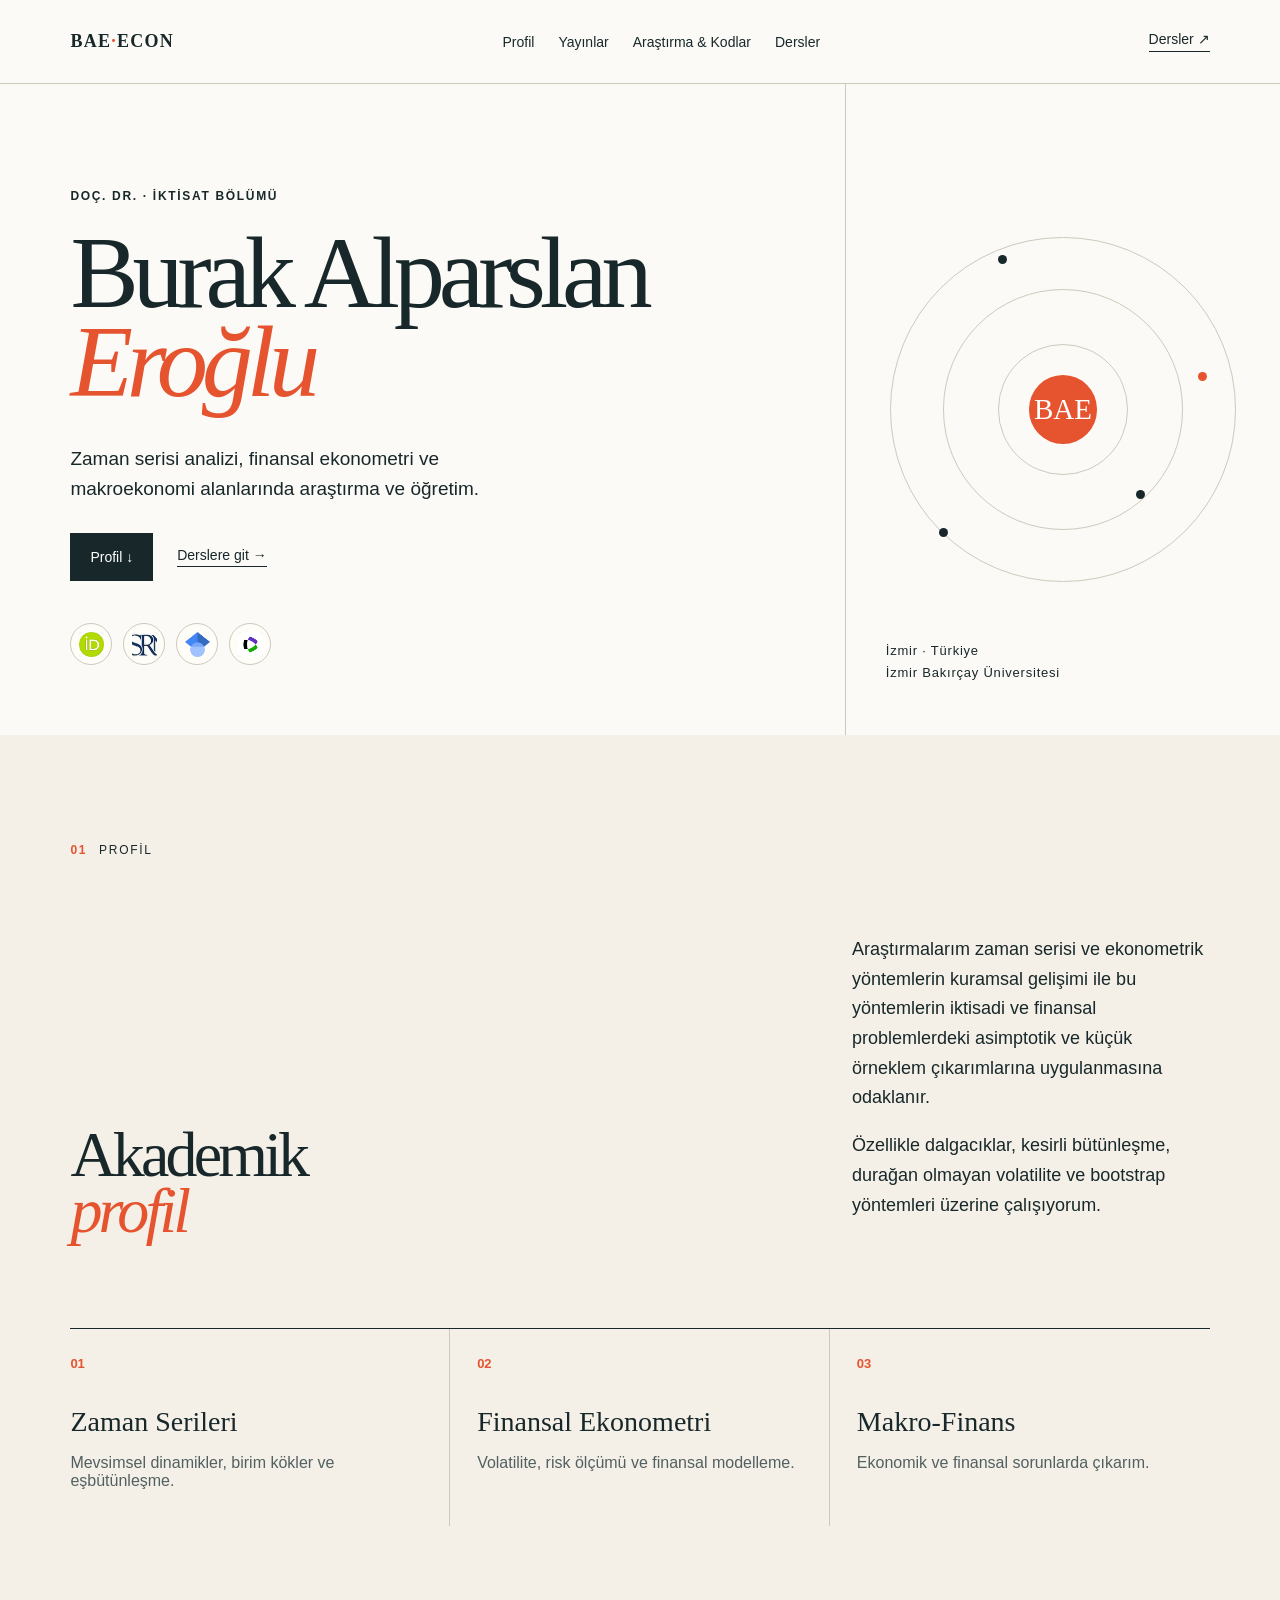
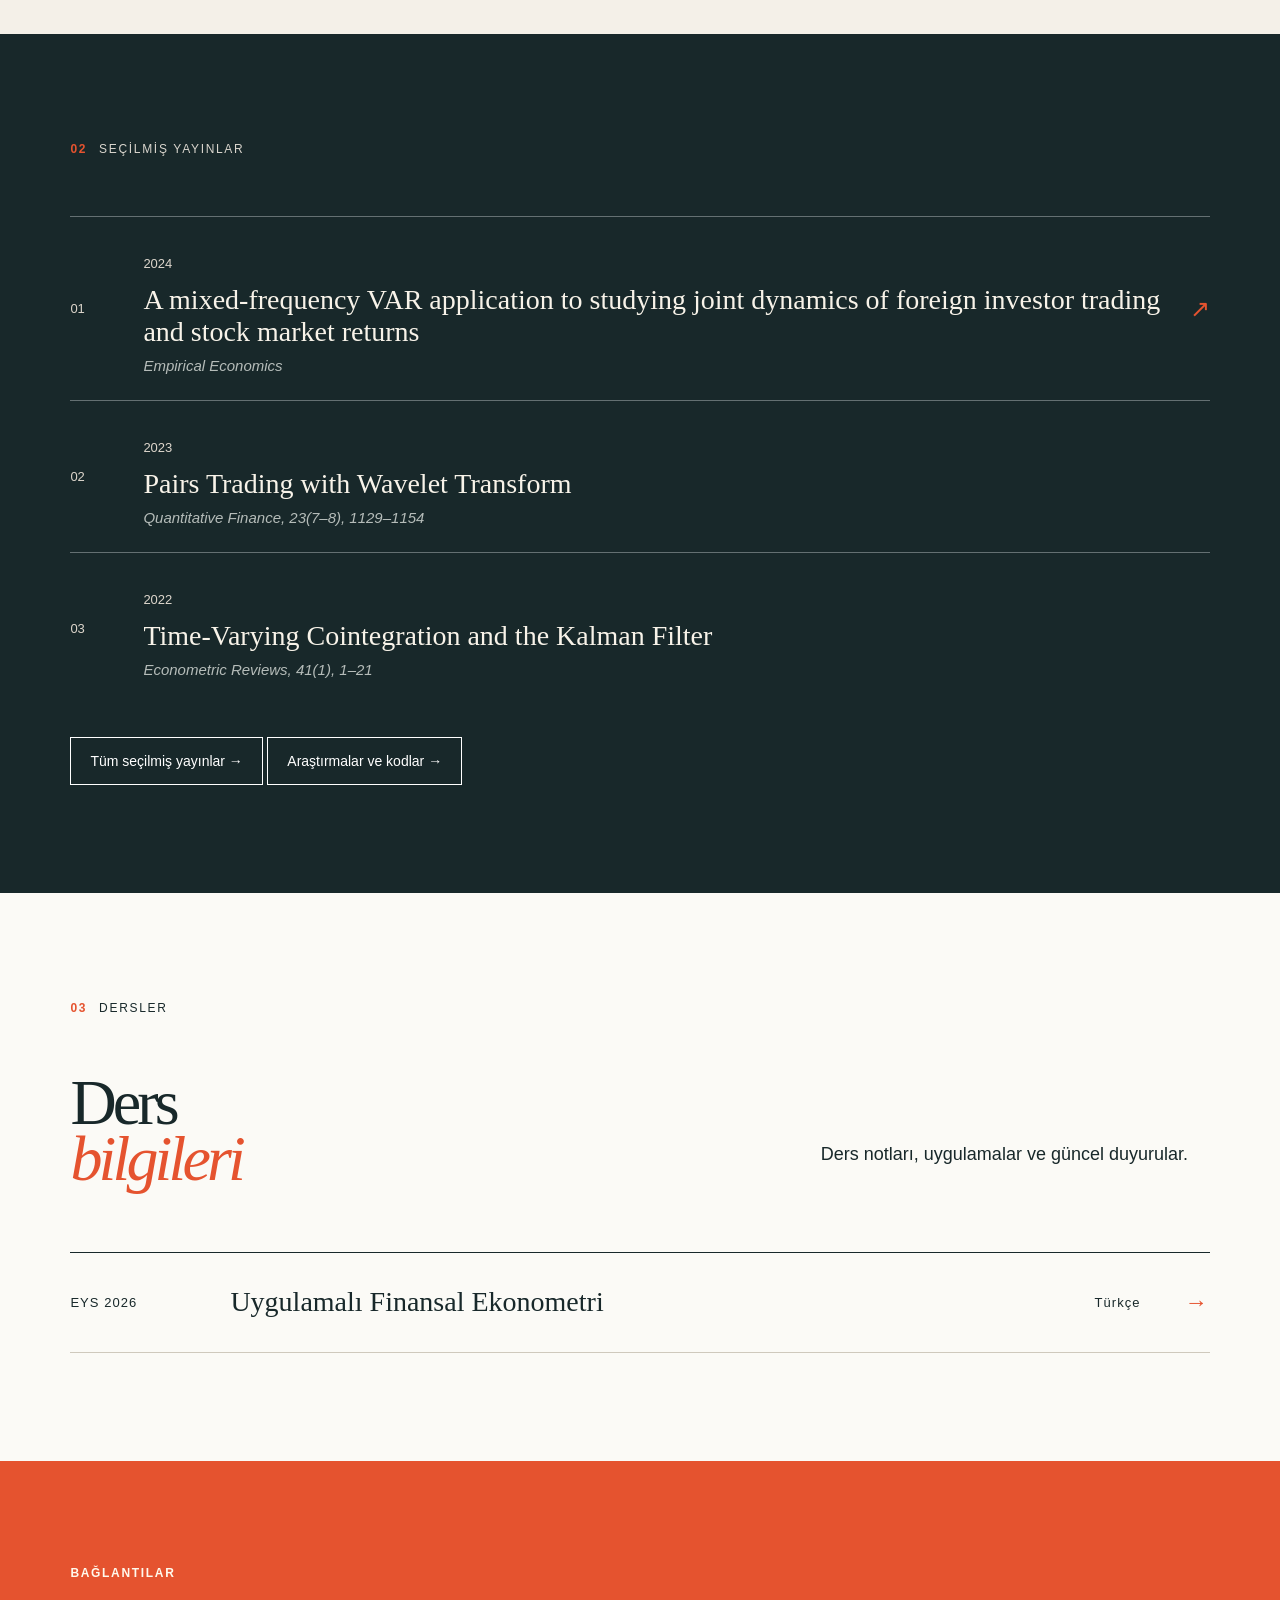
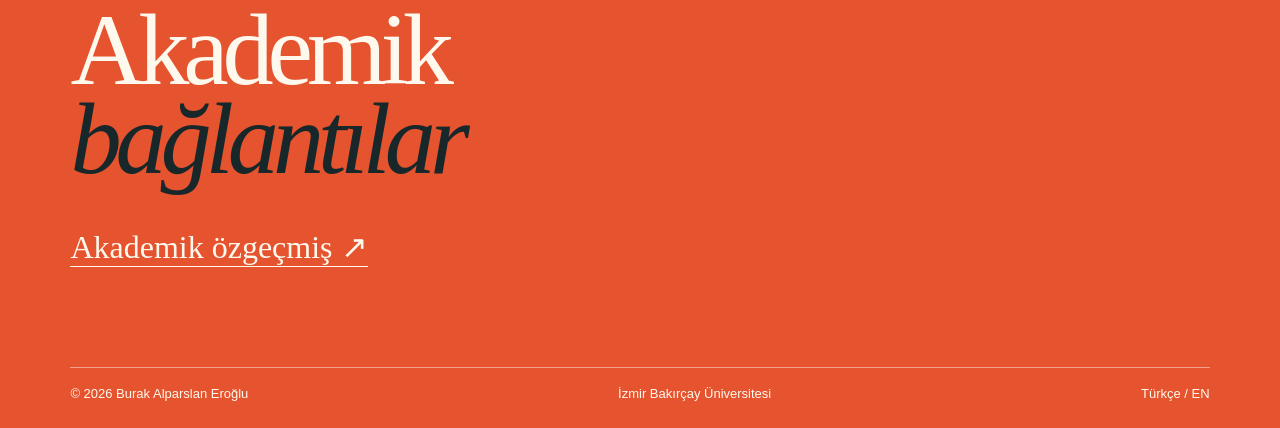
==== commit be2a2d0e: "Update course materials and publications page" ====
--- a/index.html
+++ b/index.html
@@ -569,11 +569,6 @@
             <h3>Uygulamalı Finansal Ekonometri</h3>
             <span class="level">Türkçe</span><span class="arrow">→</span></a
           >
-          <div class="course">
-            <span class="code">IKT 526</span>
-            <h3>Python ile Uygulamalı Zaman Serisi Analizi</h3>
-            <span class="level">Türkçe</span><span class="arrow">→</span>
-          </div>
         </div>
       </section>
     </main>
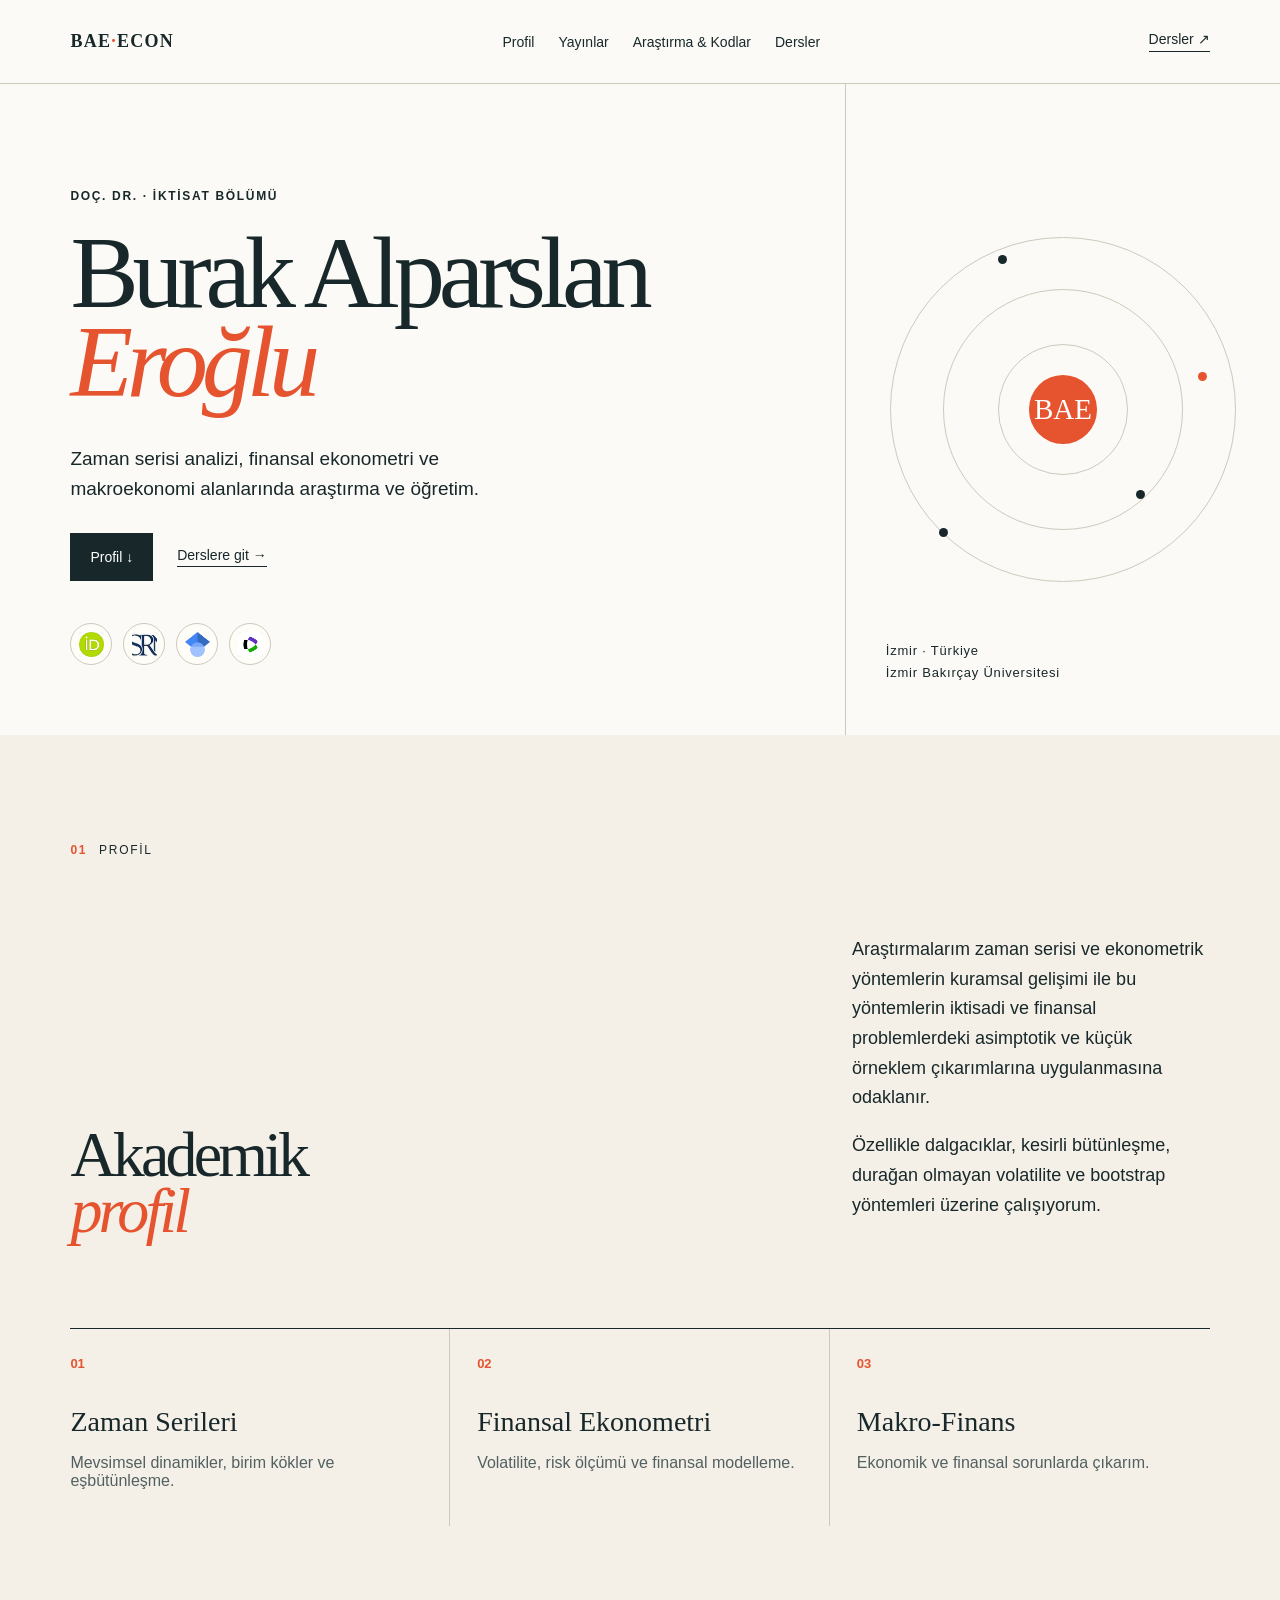
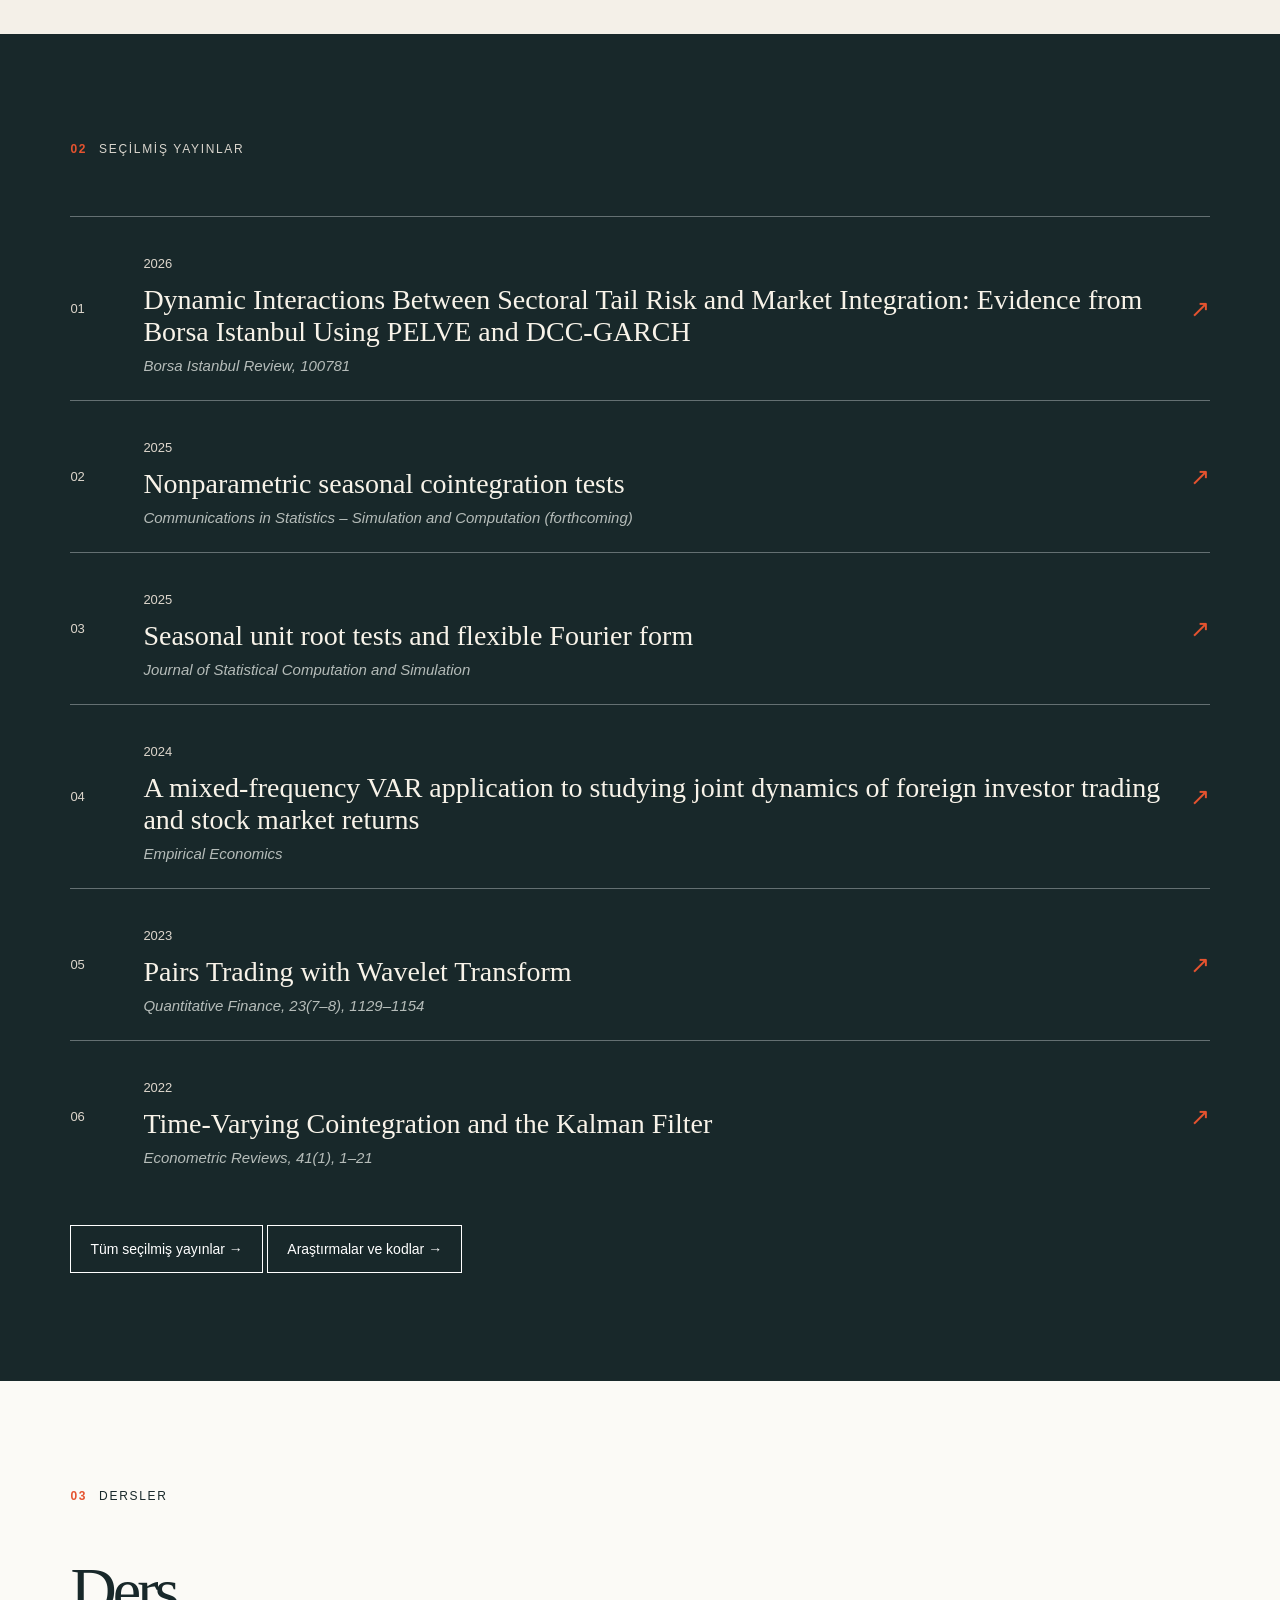
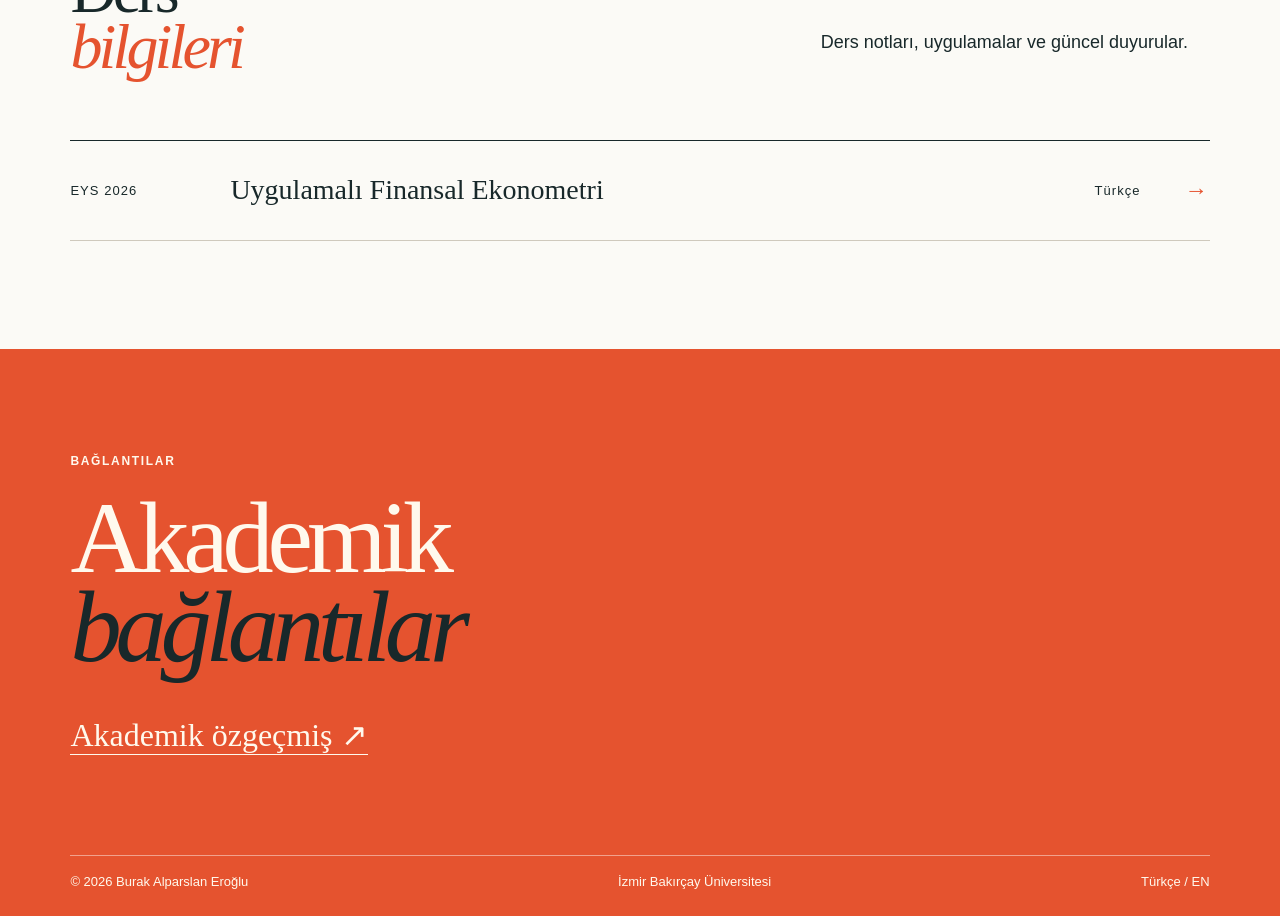
==== commit da71eb0a: "Add approved forthcoming publications" ====
--- a/index.html
+++ b/index.html
@@ -527,6 +527,36 @@
         <div class="pub">
           <span class="pubnum">01</span>
           <div>
+            <p class="year">2026</p>
+            <h3>
+              Dynamic Interactions Between Sectoral Tail Risk and Market
+              Integration: Evidence from Borsa Istanbul Using PELVE and DCC-GARCH
+            </h3>
+            <p class="journal">Borsa Istanbul Review, 100781</p>
+          </div>
+          <a class="go" href="https://doi.org/10.1016/j.bir.2026.100781" target="_blank" rel="noreferrer">↗</a>
+        </div>
+        <div class="pub">
+          <span class="pubnum">02</span>
+          <div>
+            <p class="year">2025</p>
+            <h3>Nonparametric seasonal cointegration tests</h3>
+            <p class="journal">Communications in Statistics – Simulation and Computation (forthcoming)</p>
+          </div>
+          <a class="go" href="https://doi.org/10.1080/03610918.2025.2598425" target="_blank" rel="noreferrer">↗</a>
+        </div>
+        <div class="pub">
+          <span class="pubnum">03</span>
+          <div>
+            <p class="year">2025</p>
+            <h3>Seasonal unit root tests and flexible Fourier form</h3>
+            <p class="journal">Journal of Statistical Computation and Simulation</p>
+          </div>
+          <a class="go" href="https://doi.org/10.1080/00949655.2025.2569649" target="_blank" rel="noreferrer">↗</a>
+        </div>
+        <div class="pub">
+          <span class="pubnum">04</span>
+          <div>
             <p class="year">2024</p>
             <h3>
               A mixed-frequency VAR application to studying joint dynamics of
@@ -534,25 +564,25 @@
             </h3>
             <p class="journal">Empirical Economics</p>
           </div>
-          <a class="go" href="https://doi.org/10.1007/s00181-023-02541-4">↗</a>
+          <a class="go" href="https://doi.org/10.1007/s00181-023-02541-4" target="_blank" rel="noreferrer">↗</a>
         </div>
         <div class="pub">
-          <span class="pubnum">02</span>
+          <span class="pubnum">05</span>
           <div>
             <p class="year">2023</p>
             <h3>Pairs Trading with Wavelet Transform</h3>
             <p class="journal">Quantitative Finance, 23(7–8), 1129–1154</p>
           </div>
-          <span></span>
+          <a class="go" href="https://doi.org/10.1080/14697688.2023.2230249" target="_blank" rel="noreferrer">↗</a>
         </div>
         <div class="pub">
-          <span class="pubnum">03</span>
+          <span class="pubnum">06</span>
           <div>
             <p class="year">2022</p>
             <h3>Time-Varying Cointegration and the Kalman Filter</h3>
             <p class="journal">Econometric Reviews, 41(1), 1–21</p>
           </div>
-          <span></span>
+          <a class="go" href="https://doi.org/10.1080/07474938.2020.1861776" target="_blank" rel="noreferrer">↗</a>
         </div>
         <a class="button outline" href="yayinlar/">Tüm seçilmiş yayınlar →</a>
         <a class="button outline" href="arastirma/">Araştırmalar ve kodlar →</a>
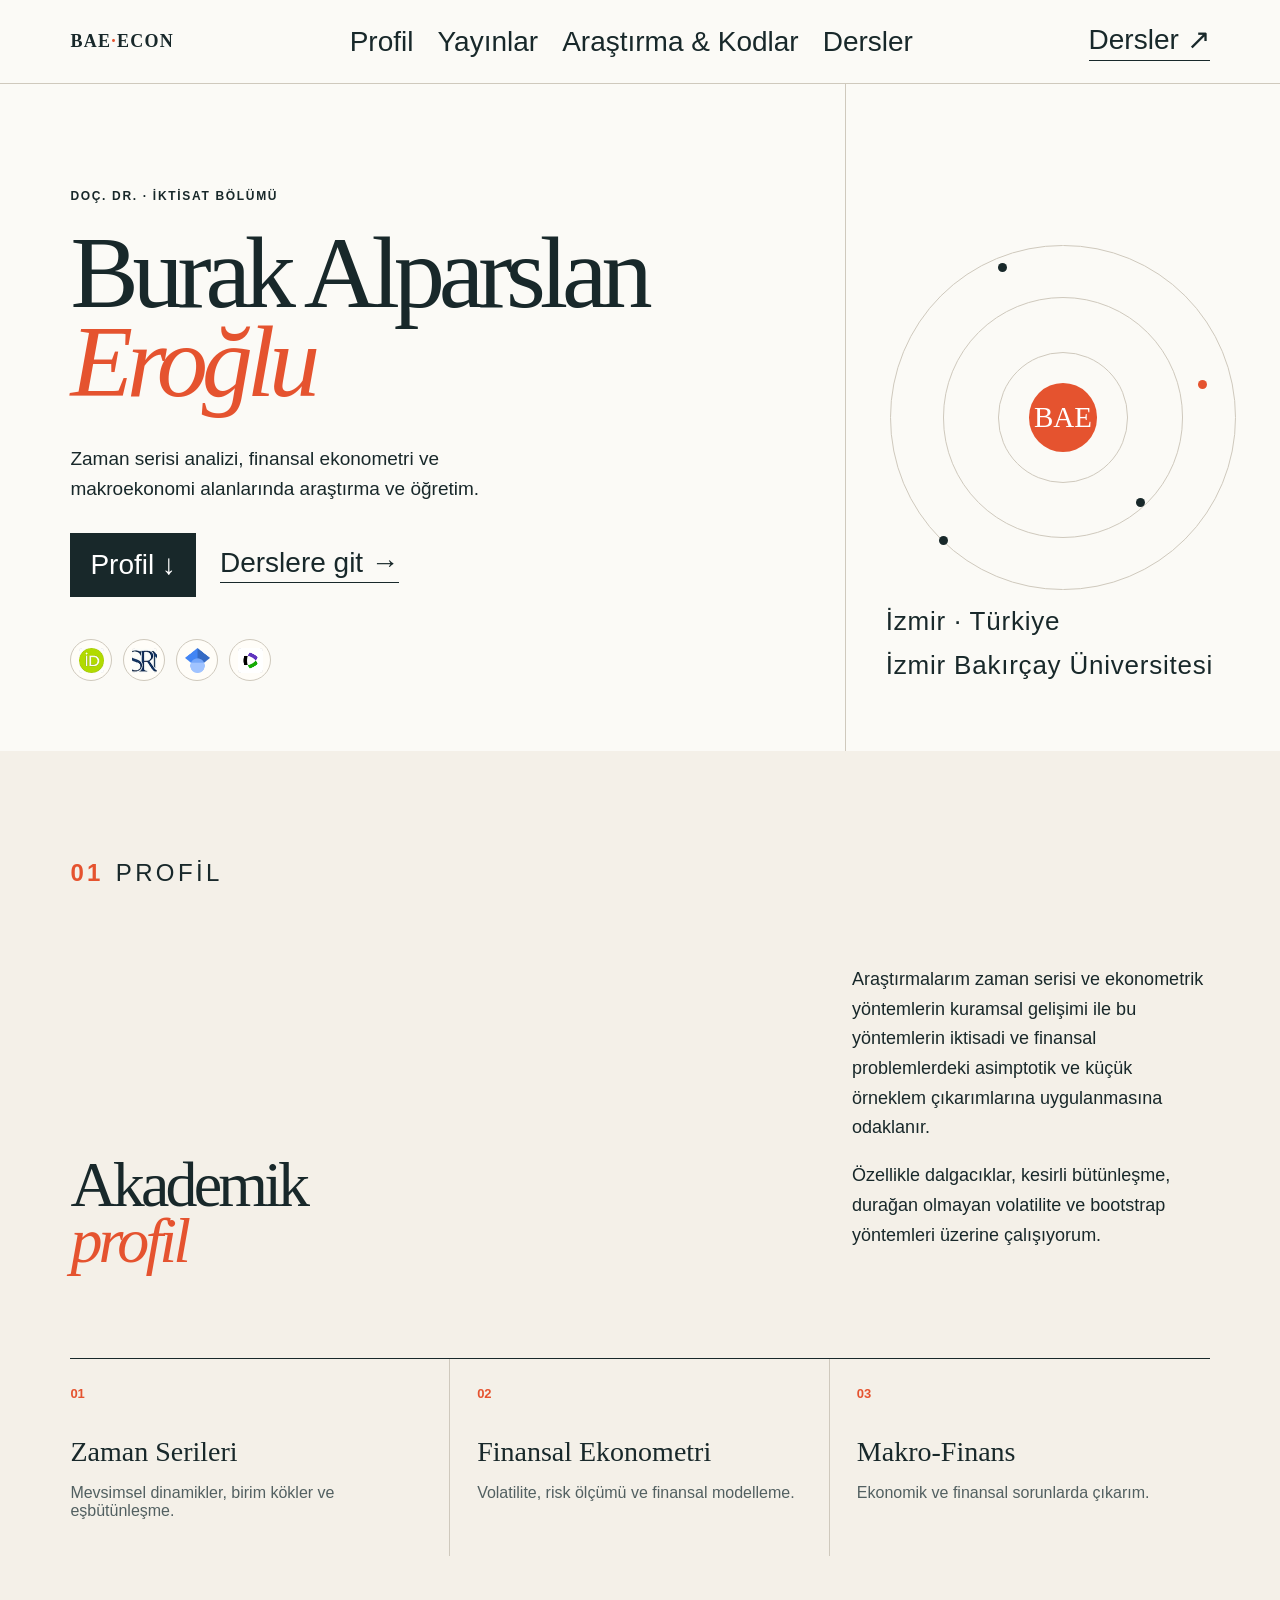
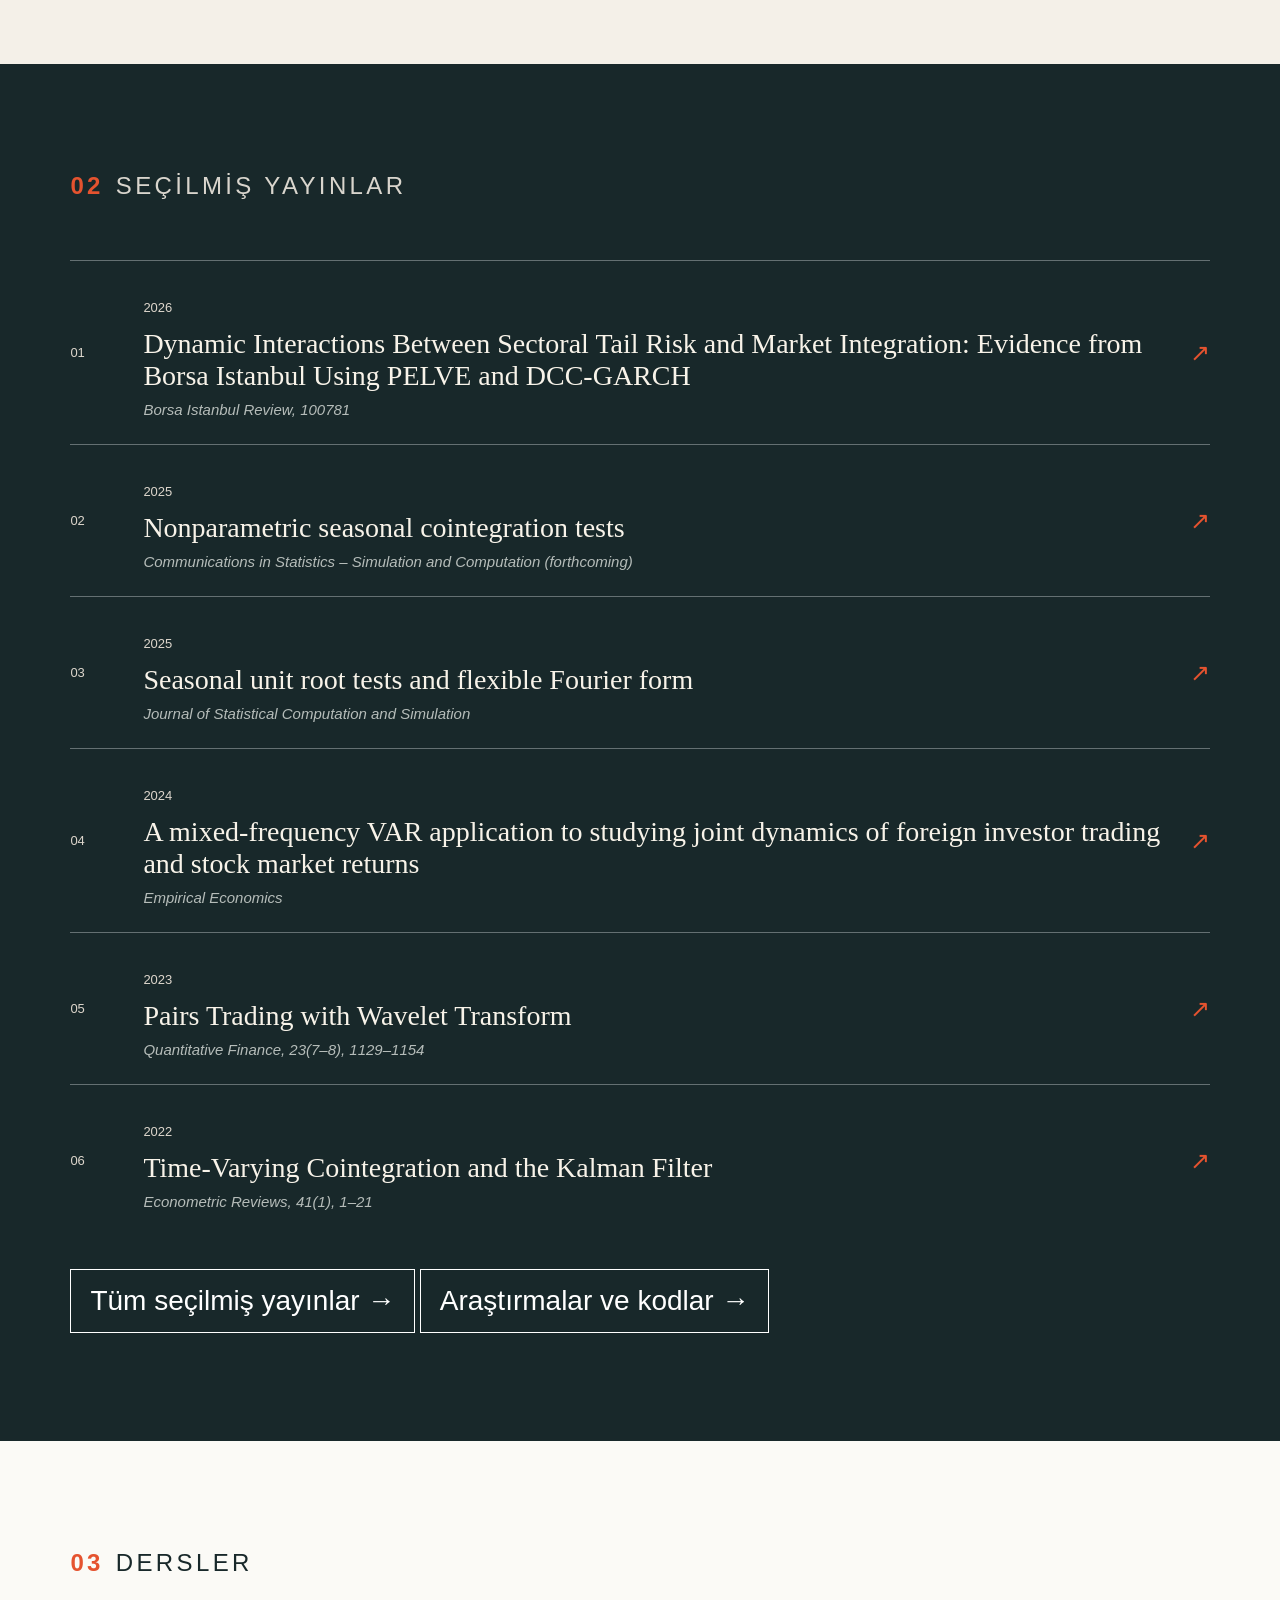
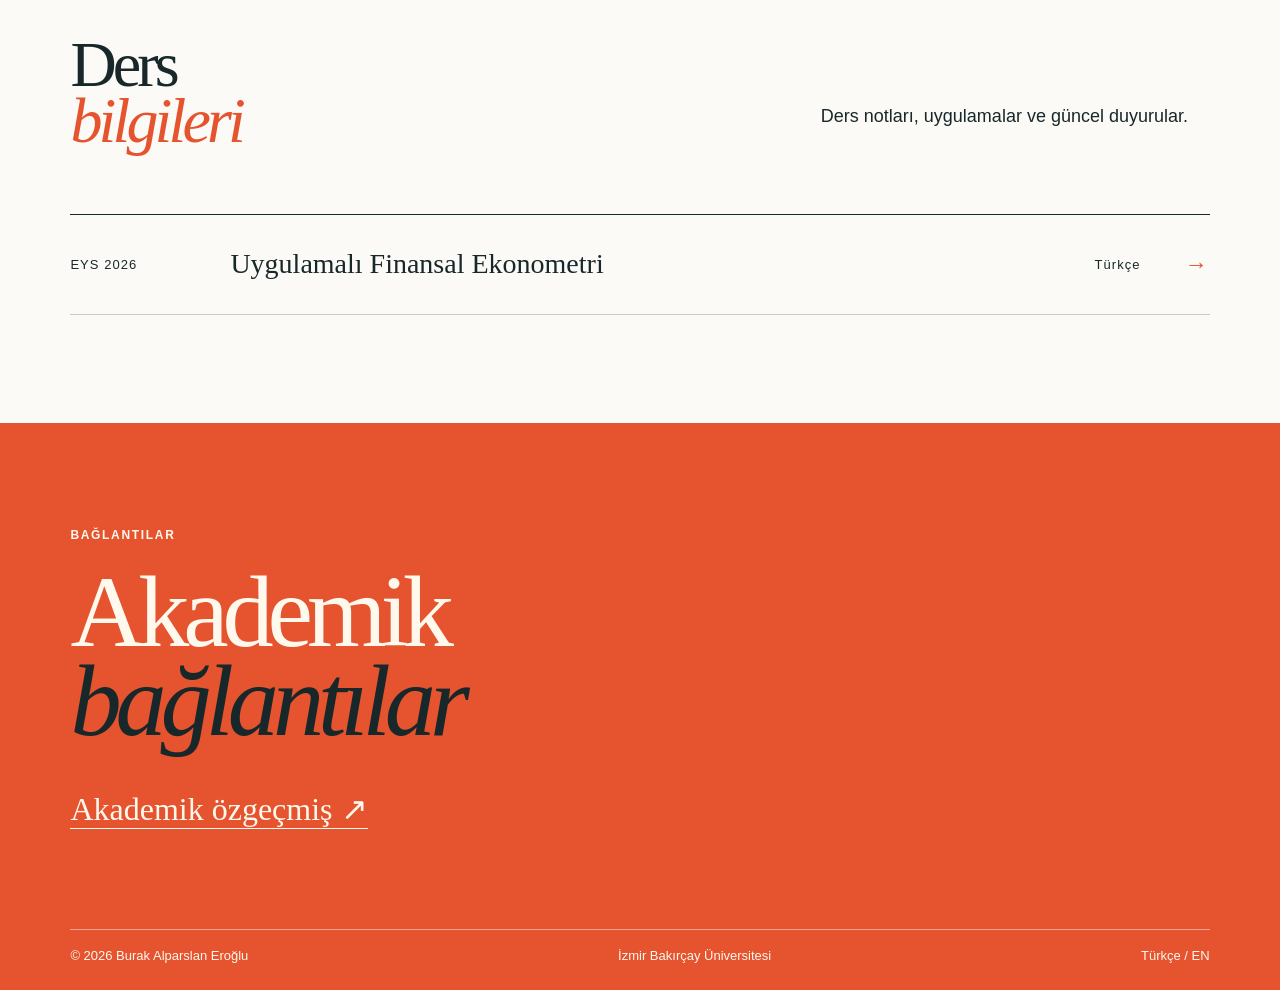
==== commit 167dc0fd: "Improve website text readability" ====
--- a/index.html
+++ b/index.html
@@ -433,6 +433,7 @@
         }
       }
     </style>
+    <link rel="stylesheet" href="site-preferences.css" />
   </head>
   <body>
     <nav class="nav">
--- a/site-preferences.css
+++ b/site-preferences.css
@@ -0,0 +1,39 @@
+/*
+  GitHub üzerinden okunabilirlik ayarları:
+  Aşağıdaki sayıları büyütüp küçülterek tüm ana sayfa yardımcı metinlerini
+  tek noktadan güncelleyebilirsiniz.
+*/
+:root {
+  --menu-font-size: 28px;
+  --action-font-size: 28px;
+  --section-label-font-size: 24px;
+  --location-font-size: 26px;
+}
+
+/* Ana sayfa: menü, düğmeler, bölüm etiketleri ve konum bilgisi */
+.navlinks,
+.navcta {
+  font-size: var(--menu-font-size);
+}
+
+.button,
+.textlink {
+  font-size: var(--action-font-size);
+}
+
+.label {
+  font-size: var(--section-label-font-size);
+}
+
+.side-note {
+  font-size: var(--location-font-size);
+  letter-spacing: 0.03em;
+}
+
+@media (max-width: 720px) {
+  :root {
+    --action-font-size: 20px;
+    --section-label-font-size: 18px;
+    --location-font-size: 20px;
+  }
+}
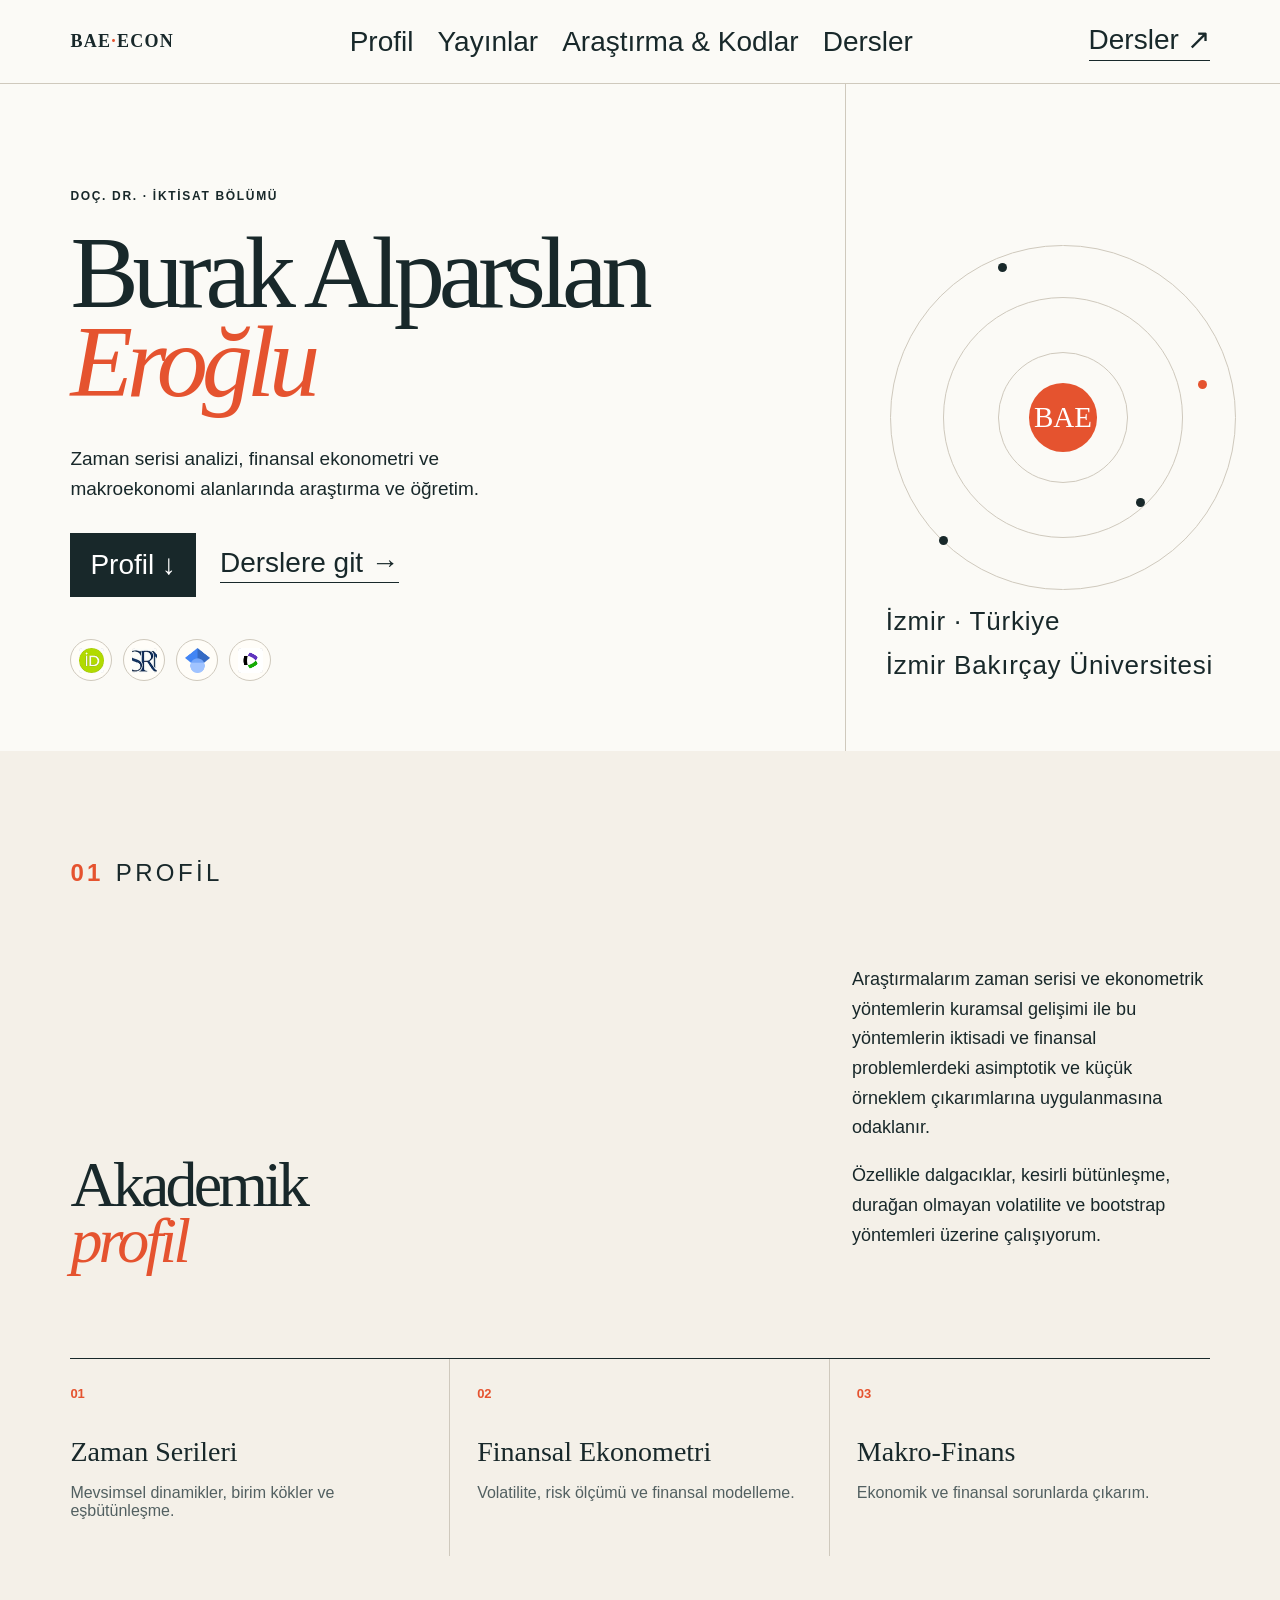
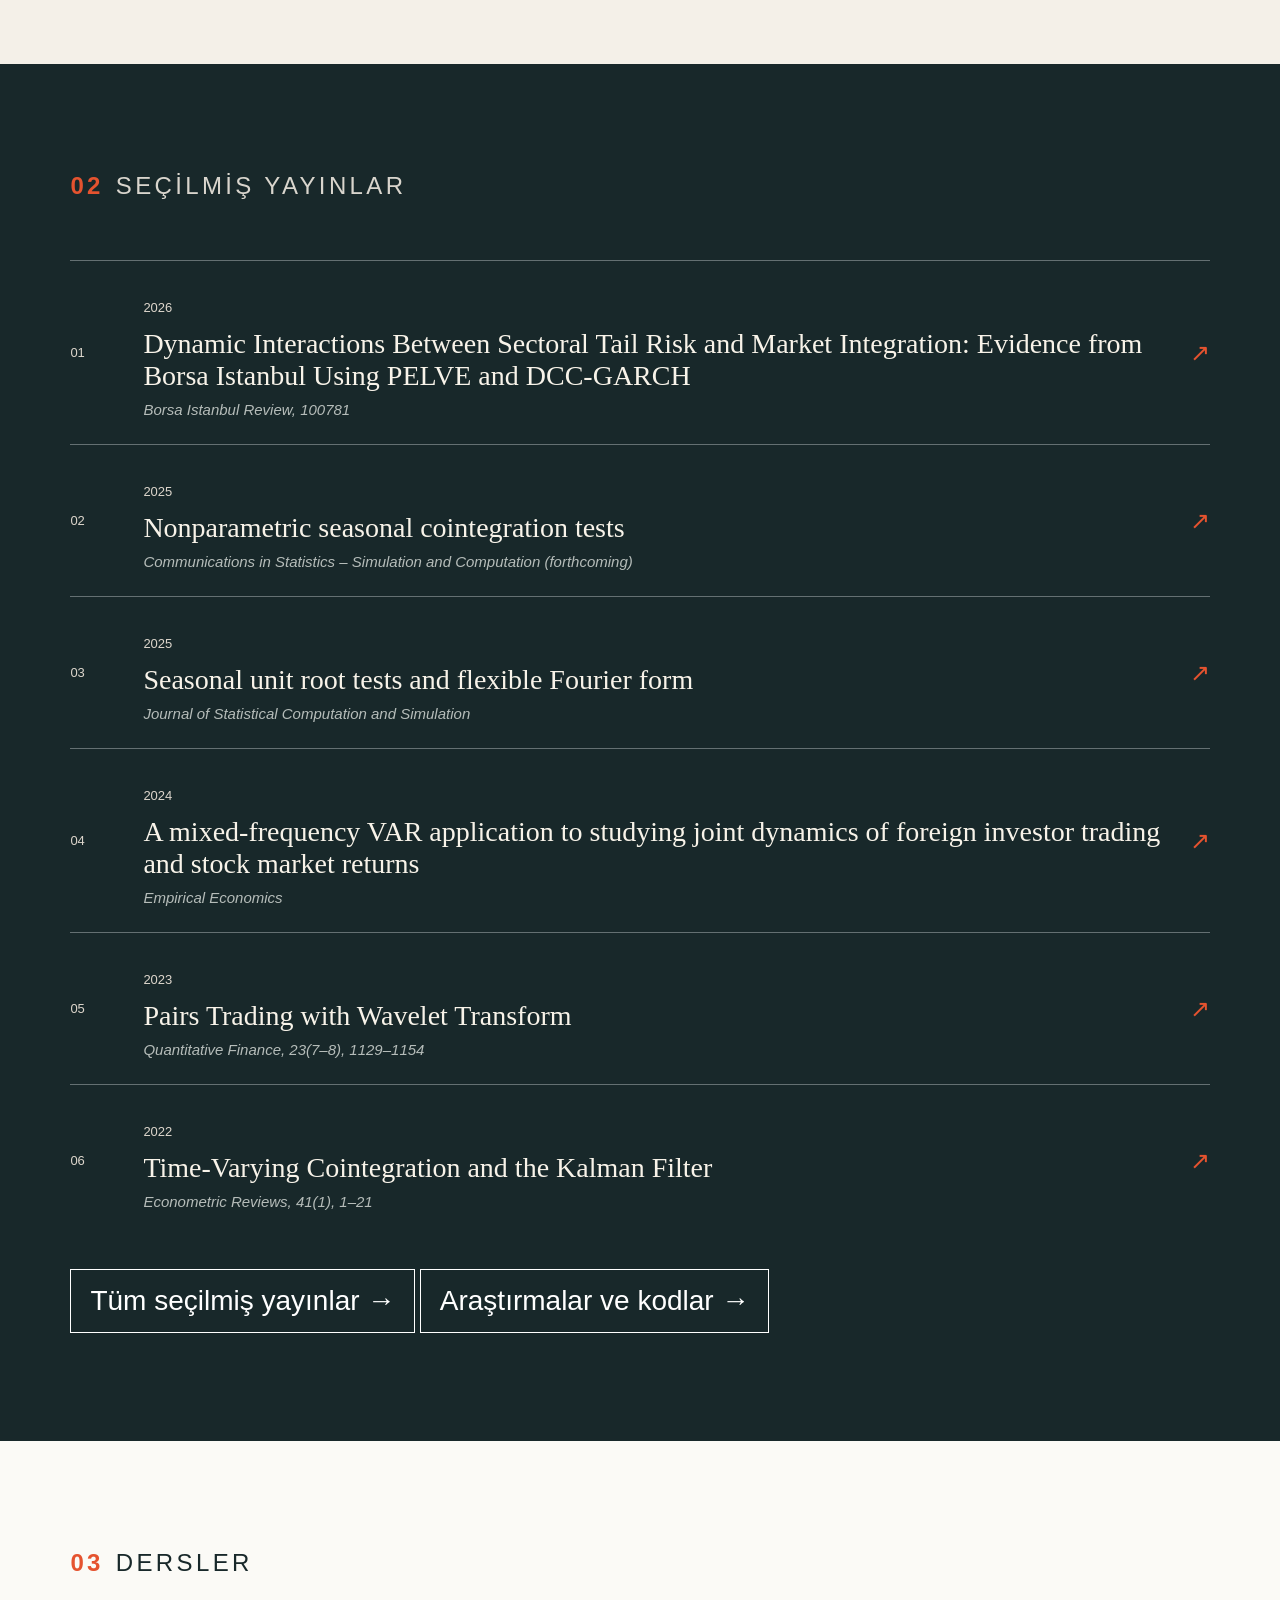
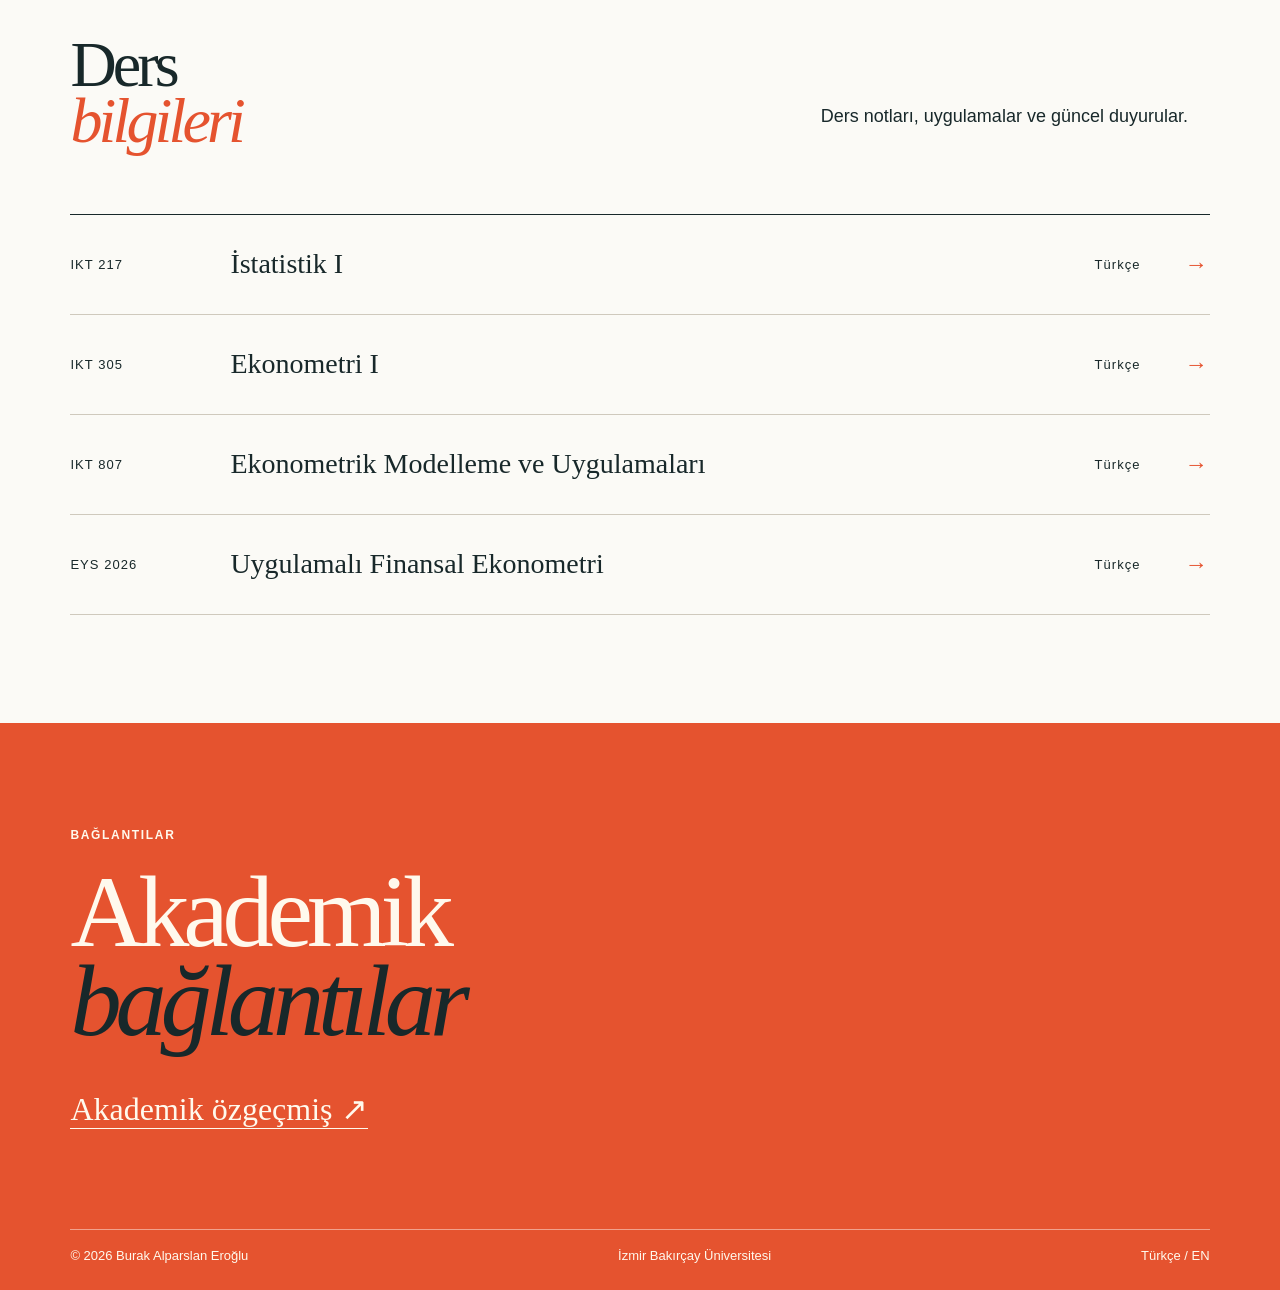
==== commit ee92241e: "Add files via upload" ====
--- a/index.html
+++ b/index.html
@@ -595,6 +595,21 @@
           <p>Ders notları, uygulamalar ve güncel duyurular.</p>
         </div>
         <div class="courses">
+          <a class="course" href="dersler/ikt-217/"
+            ><span class="code">IKT 217</span>
+            <h3>İstatistik I</h3>
+            <span class="level">Türkçe</span><span class="arrow">→</span></a
+          >
+          <a class="course" href="dersler/ikt-305/"
+            ><span class="code">IKT 305</span>
+            <h3>Ekonometri I</h3>
+            <span class="level">Türkçe</span><span class="arrow">→</span></a
+          >
+          <a class="course" href="dersler/ikt-807/"
+            ><span class="code">IKT 807</span>
+            <h3>Ekonometrik Modelleme ve Uygulamaları</h3>
+            <span class="level">Türkçe</span><span class="arrow">→</span></a
+          >
           <a class="course" href="dersler/eys-2026/"
             ><span class="code">EYS 2026</span>
             <h3>Uygulamalı Finansal Ekonometri</h3>
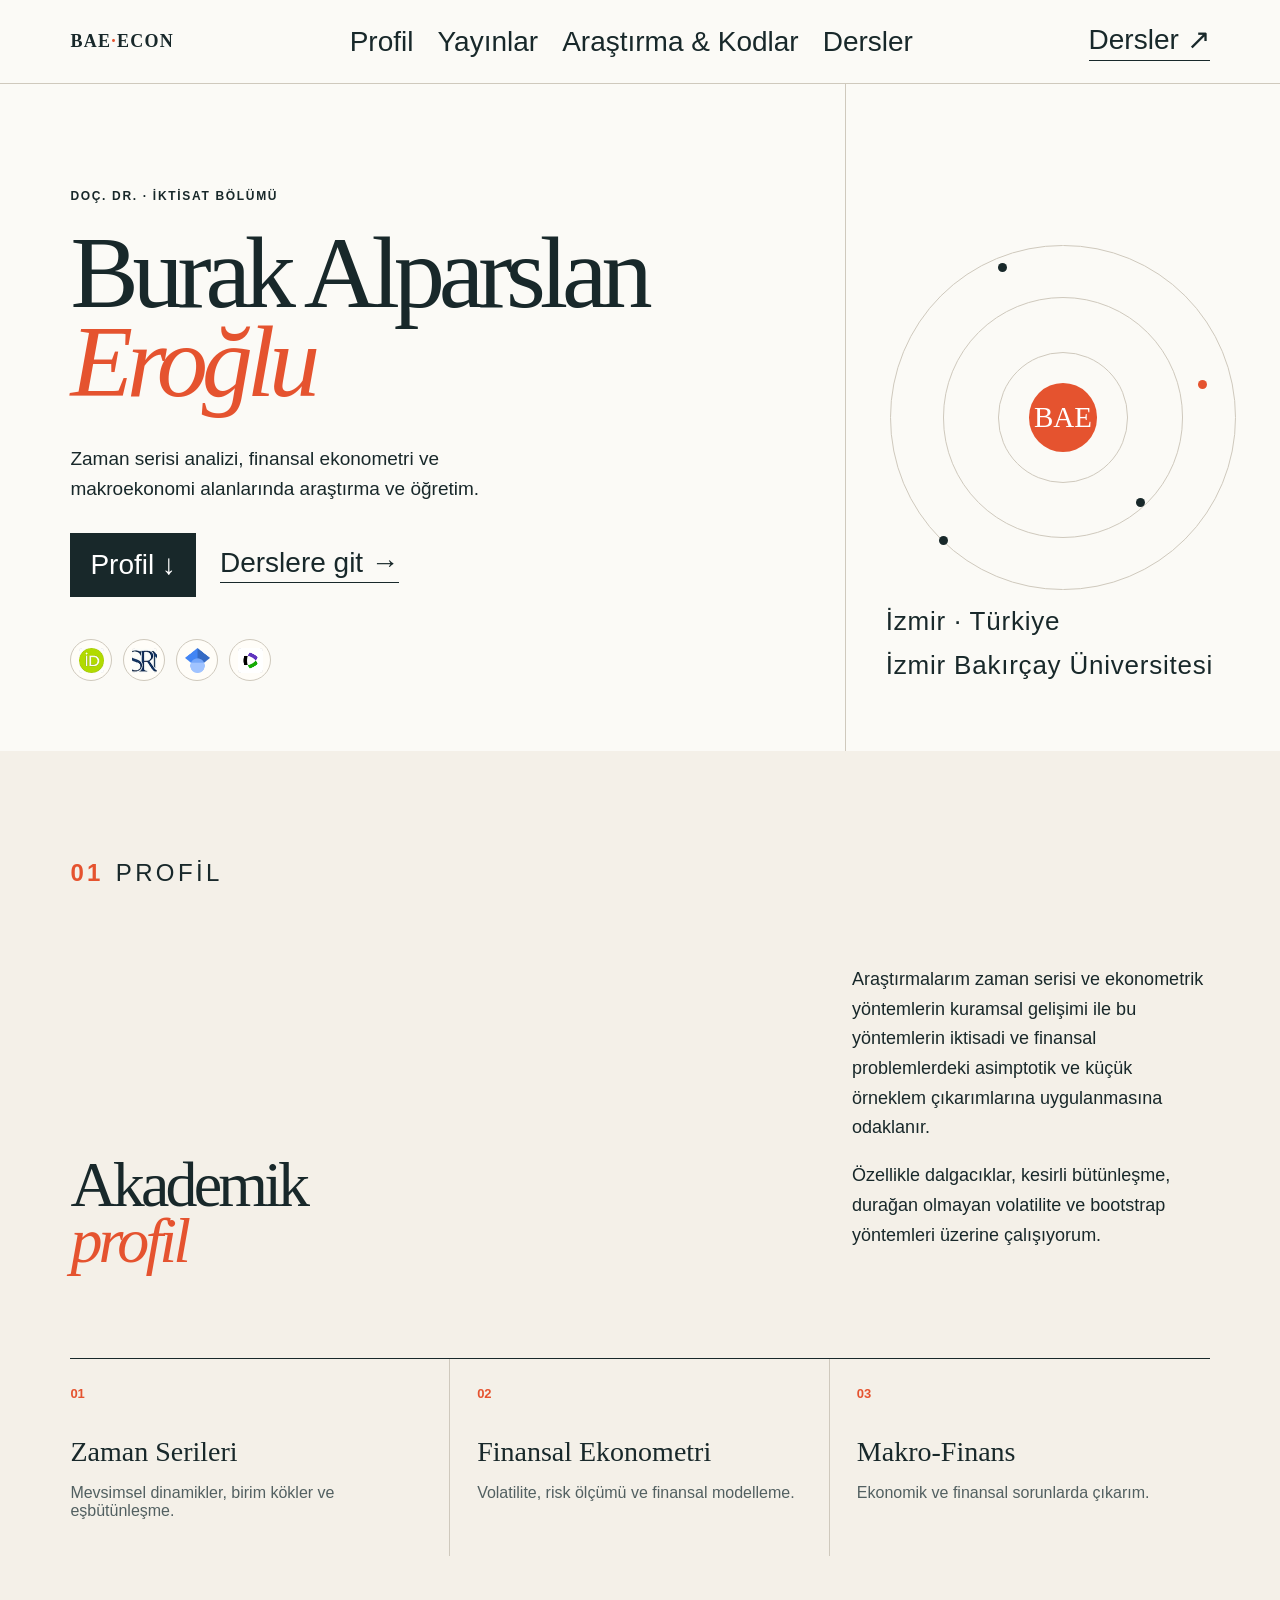
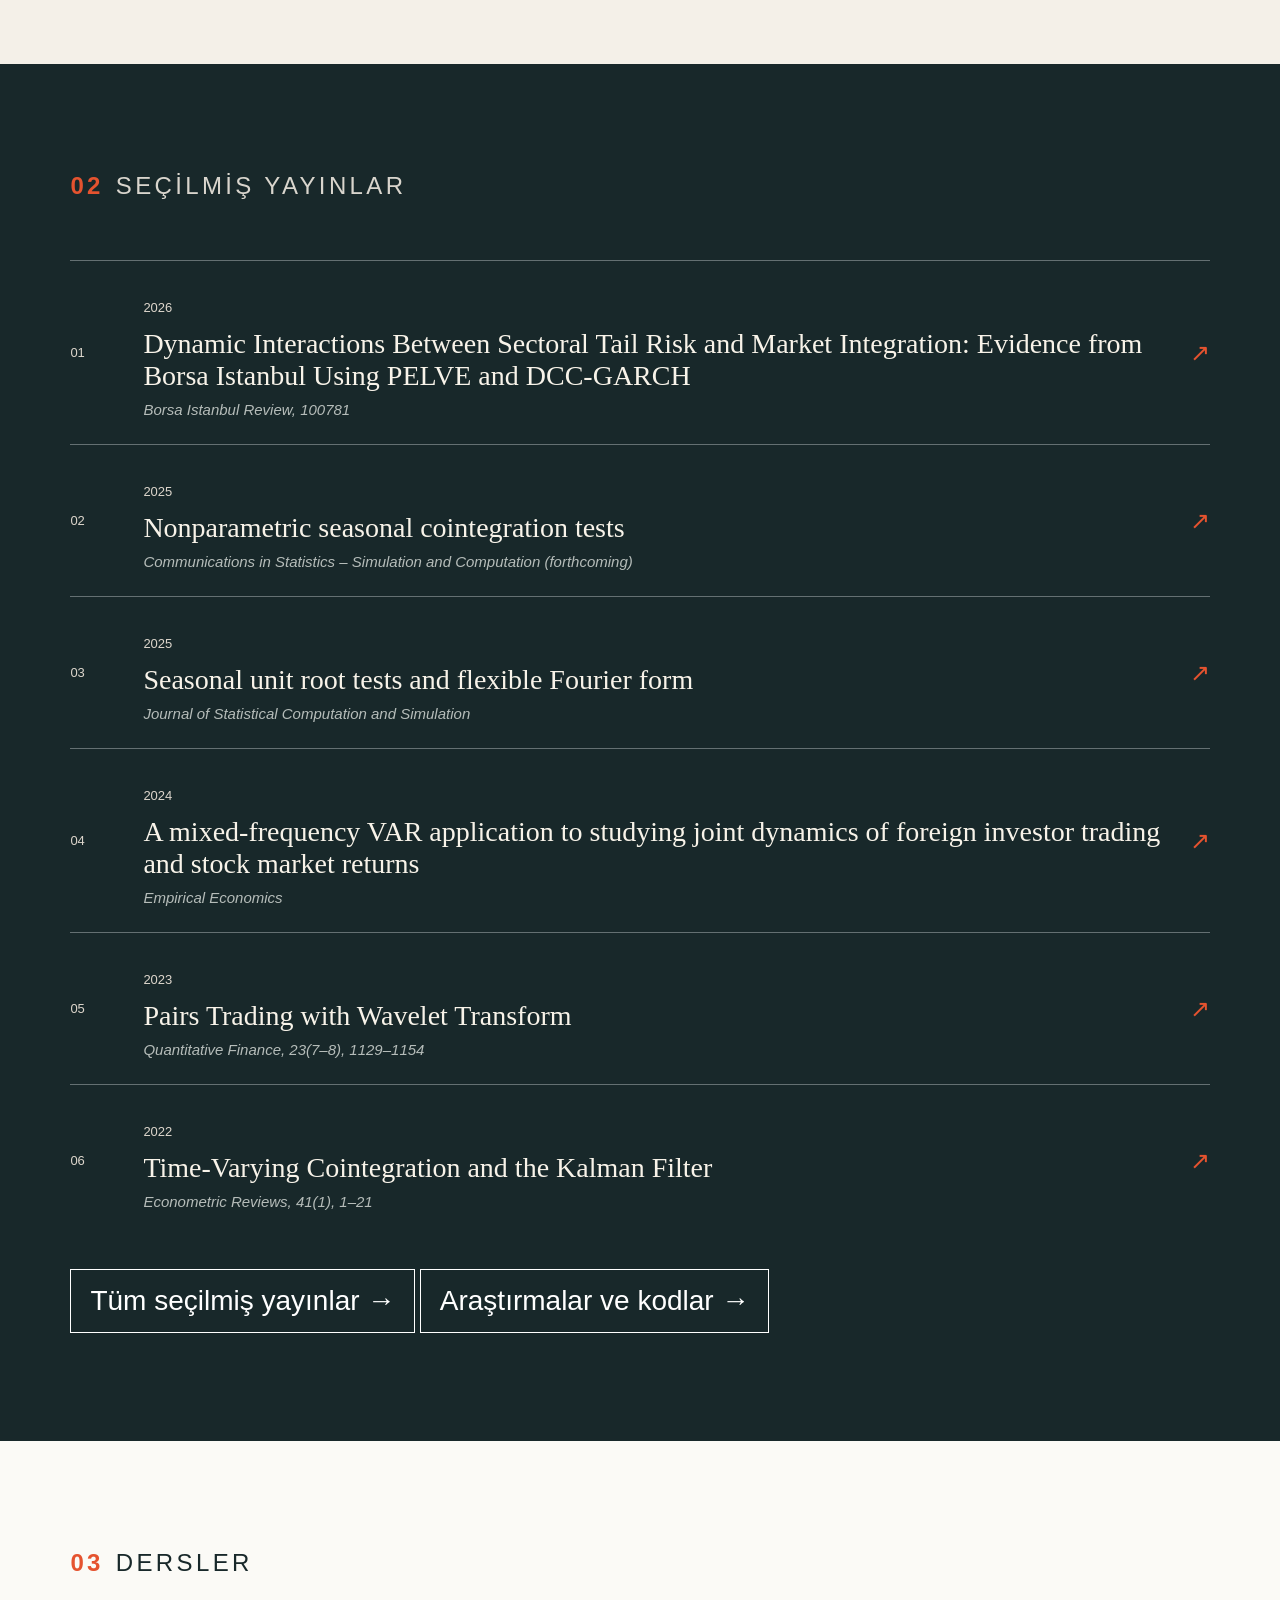
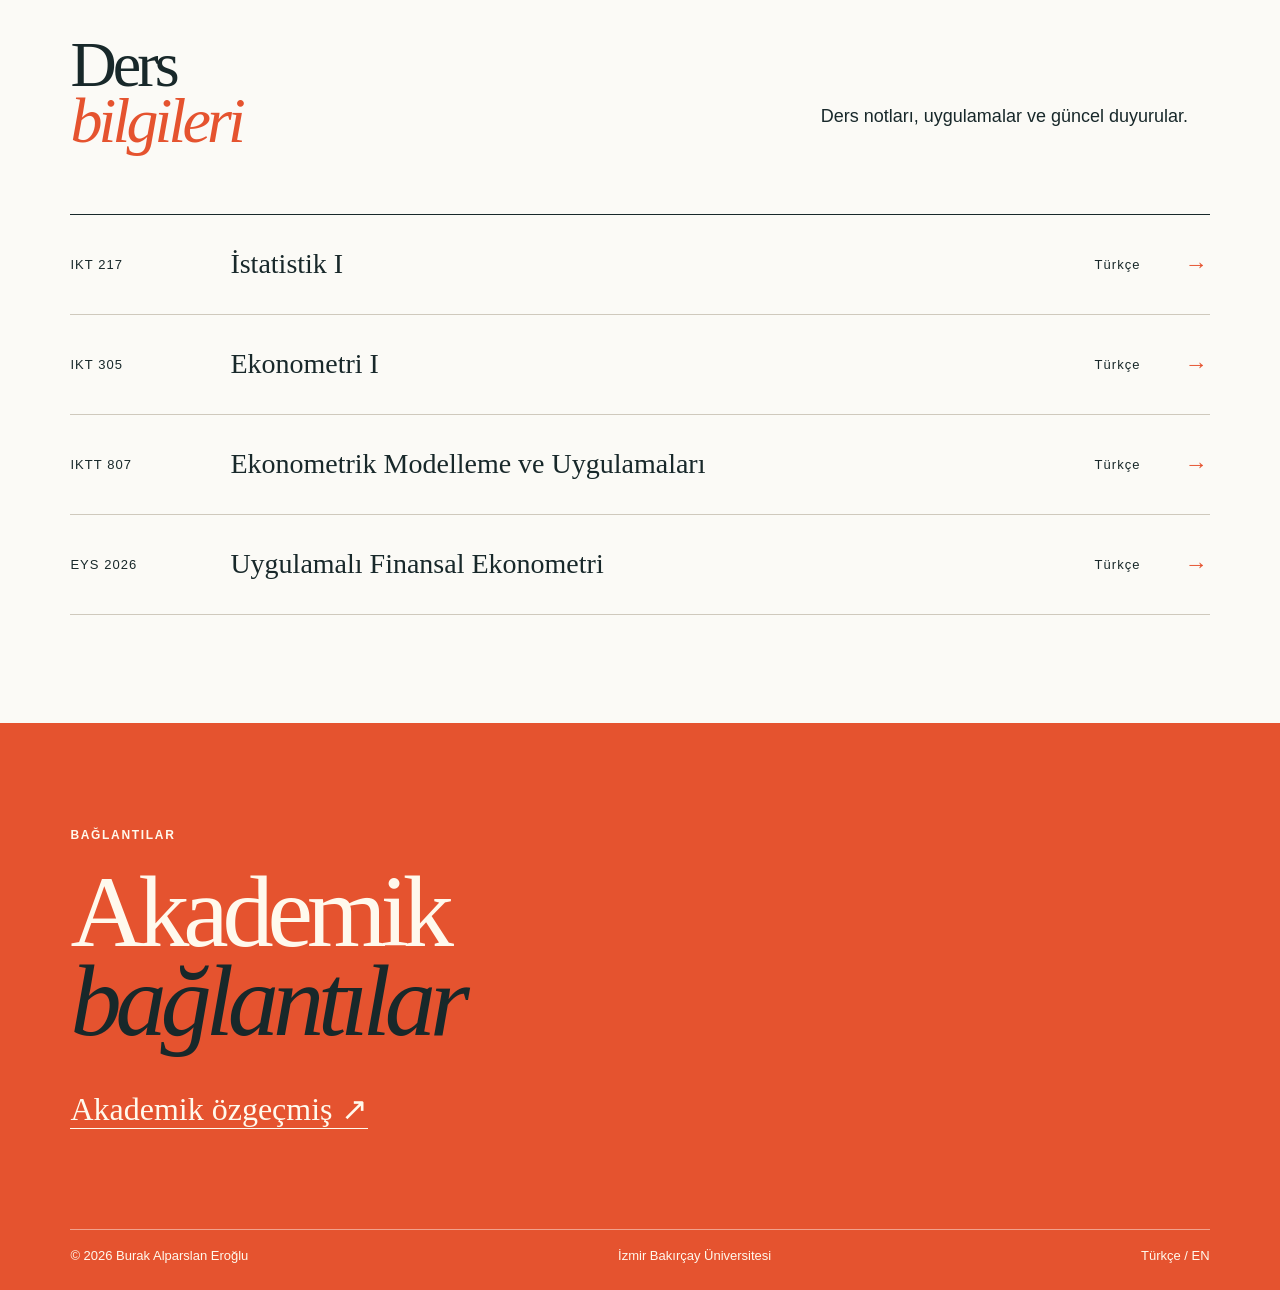
==== commit f5456c78: "Change course code from IKT 807 to IKTT 807" ====
--- a/index.html
+++ b/index.html
@@ -606,7 +606,7 @@
             <span class="level">Türkçe</span><span class="arrow">→</span></a
           >
           <a class="course" href="dersler/ikt-807/"
-            ><span class="code">IKT 807</span>
+            ><span class="code">IKTT 807</span>
             <h3>Ekonometrik Modelleme ve Uygulamaları</h3>
             <span class="level">Türkçe</span><span class="arrow">→</span></a
           >
